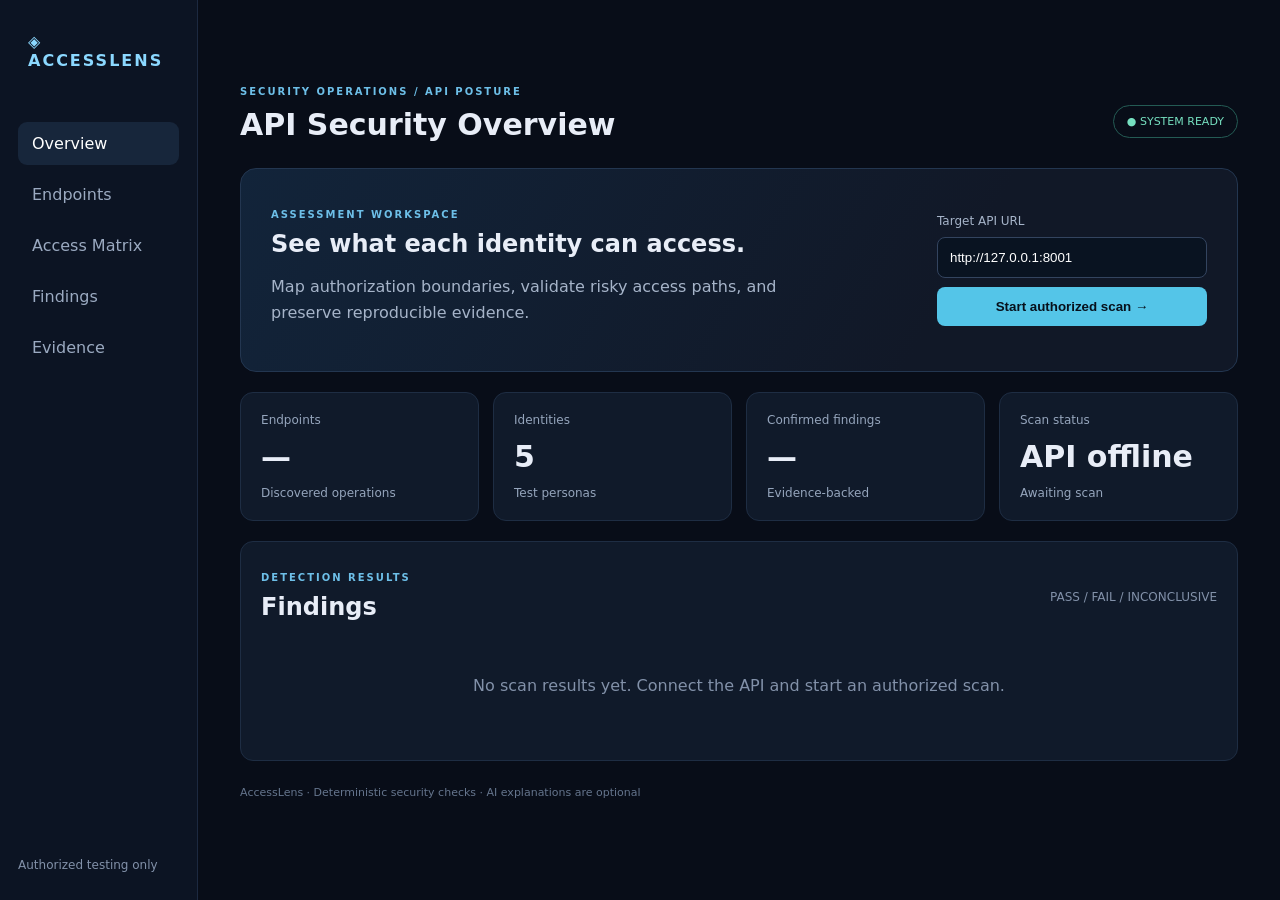
==== web/index.html @ 7a61f038 "chore: initialize AccessLens project scaffold" ====
<!doctype html>
<html lang="en">
<head>
  <meta charset="utf-8"><meta name="viewport" content="width=device-width, initial-scale=1">
  <title>AccessLens | API Security</title><link rel="stylesheet" href="css/styles.css">
</head>
<body>
<div class="app-shell">
  <aside class="sidebar"><div class="brand">◈ ACCESSLENS</div><nav><a class="active" href="#">Overview</a><a href="#endpoints">Endpoints</a><a href="#matrix">Access Matrix</a><a href="#findings">Findings</a><a href="#evidence">Evidence</a></nav><div class="sidebar-note">Authorized testing only</div></aside>
  <main class="main-content">
    <header class="topbar"><div><p class="eyebrow">SECURITY OPERATIONS / API POSTURE</p><h1>API Security Overview</h1></div><span class="status-pill">● SYSTEM READY</span></header>
    <section class="hero-card"><div><p class="eyebrow">ASSESSMENT WORKSPACE</p><h2>See what each identity can access.</h2><p>Map authorization boundaries, validate risky access paths, and preserve reproducible evidence.</p></div><div class="scan-controls"><label for="target-url">Target API URL</label><input id="target-url" value="http://127.0.0.1:8001"><button id="scan-button">Start authorized scan →</button></div></section>
    <section class="metric-grid"><article class="metric"><span>Endpoints</span><strong id="endpoint-count">—</strong><small>Discovered operations</small></article><article class="metric"><span>Identities</span><strong>5</strong><small>Test personas</small></article><article class="metric"><span>Confirmed findings</span><strong id="finding-count">—</strong><small>Evidence-backed</small></article><article class="metric"><span>Scan status</span><strong id="scan-status">Idle</strong><small>Awaiting scan</small></article></section>
    <section class="panel" id="findings"><div class="panel-heading"><div><p class="eyebrow">DETECTION RESULTS</p><h2>Findings</h2></div><span class="muted">PASS / FAIL / INCONCLUSIVE</span></div><div id="findings-list" class="empty-state">No scan results yet. Connect the API and start an authorized scan.</div></section>
    <footer>AccessLens · Deterministic security checks · AI explanations are optional</footer>
  </main>
</div><script src="js/app.js"></script>
</body></html>
---- web/css/styles.css ----
:root{font-family:Inter,ui-sans-serif,system-ui,sans-serif;color:#e8edf7;background:#080d18}*{box-sizing:border-box}body{margin:0}.app-shell{display:flex;min-height:100vh}.sidebar{width:230px;padding:28px 18px;background:#0c1423;border-right:1px solid #1c2940;display:flex;flex-direction:column}.brand{font-weight:800;letter-spacing:2px;color:#8bd8ff;margin:4px 10px 52px}.sidebar nav{display:grid;gap:8px}.sidebar nav a{padding:12px 14px;border-radius:9px;color:#9baac1;text-decoration:none}.sidebar nav a.active,.sidebar nav a:hover{background:#17263b;color:#fff}.sidebar-note{margin-top:auto;color:#8291a9;font-size:12px}.main-content{max-width:1500px;width:100%;padding:34px 42px;margin:auto}.topbar,.panel-heading{display:flex;align-items:center;justify-content:space-between;gap:20px}.eyebrow{font-size:10px;letter-spacing:2px;color:#6dbfe8;font-weight:700}h1{font-size:30px;margin:5px 0 26px}h2{margin:5px 0 10px}.status-pill{border:1px solid #245b54;color:#76e0c0;border-radius:30px;padding:9px 13px;font-size:11px}.hero-card{display:flex;justify-content:space-between;gap:30px;align-items:center;padding:30px;border:1px solid #233650;border-radius:16px;background:linear-gradient(120deg,#12243a,#111827 70%);margin-bottom:20px}.hero-card p:not(.eyebrow){max-width:570px;color:#a6b4c9;line-height:1.6}.scan-controls{min-width:270px;display:grid;gap:9px}.scan-controls label{font-size:12px;color:#a6b4c9}.scan-controls input{padding:12px;border:1px solid #33445f;border-radius:8px;background:#091321;color:#fff}.scan-controls button{padding:12px;border:0;border-radius:8px;background:#54c5e8;color:#07111c;font-weight:800;cursor:pointer}.metric-grid{display:grid;grid-template-columns:repeat(4,1fr);gap:14px;margin:20px 0}.metric,.panel{background:#101a2a;border:1px solid #1e2d43;border-radius:13px;padding:20px}.metric span,.metric small{display:block;color:#95a5bc;font-size:12px}.metric strong{display:block;font-size:30px;margin:12px 0}.panel{min-height:220px}.muted{color:#8291a9;font-size:12px}.empty-state{padding:45px 15px;text-align:center;color:#8291a9}footer{padding:25px 0;color:#65758d;font-size:11px}@media(max-width:850px){.sidebar{width:175px}.main-content{padding:24px}.hero-card{display:block}.scan-controls{margin-top:20px}.metric-grid{grid-template-columns:repeat(2,1fr)}}@media(max-width:560px){.sidebar{display:none}.main-content{padding:18px}.metric-grid{grid-template-columns:1fr 1fr}}
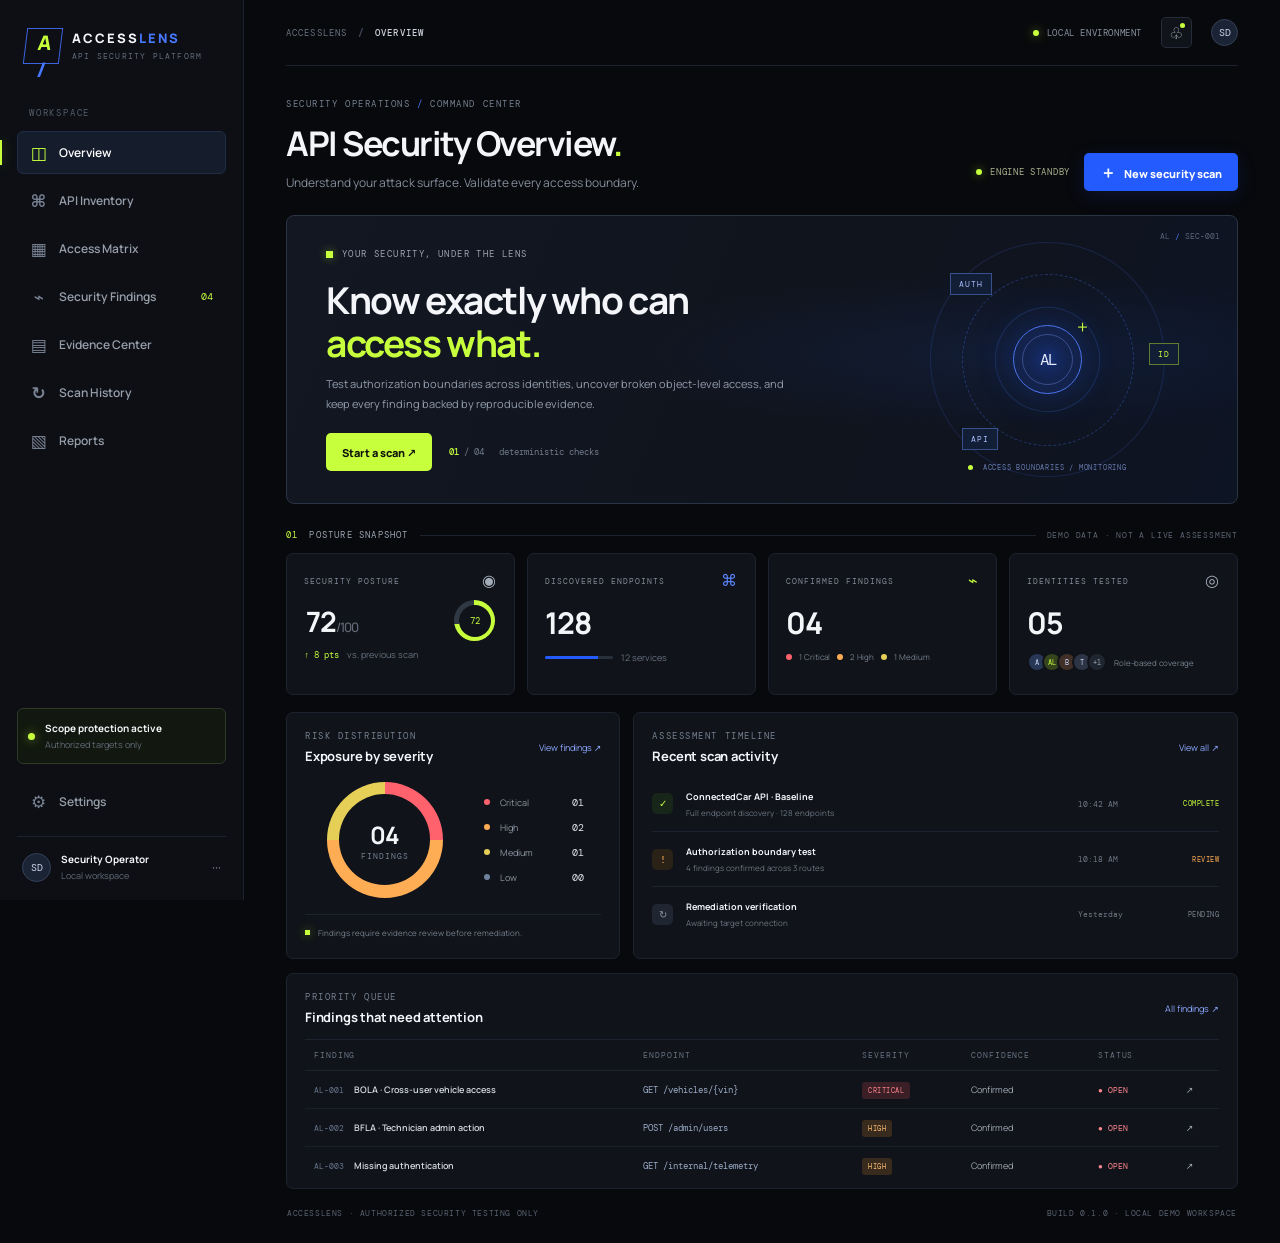
==== commit a70c4b70: "Add initial AccessLens frontend" ====
--- a/web/index.html
+++ b/web/index.html
@@ -1,18 +1,126 @@
 <!doctype html>
 <html lang="en">
 <head>
-  <meta charset="utf-8"><meta name="viewport" content="width=device-width, initial-scale=1">
-  <title>AccessLens | API Security</title><link rel="stylesheet" href="css/styles.css">
+  <meta charset="utf-8">
+  <meta name="viewport" content="width=device-width, initial-scale=1">
+  <meta name="theme-color" content="#08090c">
+  <title>AccessLens — API Security Command Center</title>
+  <link rel="preconnect" href="https://fonts.googleapis.com">
+  <link rel="preconnect" href="https://fonts.gstatic.com" crossorigin>
+  <link href="https://fonts.googleapis.com/css2?family=DM+Mono:wght@400;500&family=Manrope:wght@400;500;600;700;800&display=swap" rel="stylesheet">
+  <link rel="stylesheet" href="css/styles.css">
 </head>
 <body>
 <div class="app-shell">
-  <aside class="sidebar"><div class="brand">◈ ACCESSLENS</div><nav><a class="active" href="#">Overview</a><a href="#endpoints">Endpoints</a><a href="#matrix">Access Matrix</a><a href="#findings">Findings</a><a href="#evidence">Evidence</a></nav><div class="sidebar-note">Authorized testing only</div></aside>
+  <aside class="sidebar" id="sidebar">
+    <a class="brand" href="#overview"><span class="brand-mark">A<span>/</span></span><span class="brand-copy">ACCESS<span>LENS</span><small>API SECURITY PLATFORM</small></span></a>
+    <div class="workspace-label">WORKSPACE</div>
+    <nav class="primary-nav" aria-label="Main navigation">
+      <a class="nav-link active" href="#overview" data-view="overview"><span class="nav-icon">◫</span>Overview</a>
+      <a class="nav-link" href="#inventory" data-view="inventory"><span class="nav-icon">⌘</span>API Inventory</a>
+      <a class="nav-link" href="#matrix" data-view="matrix"><span class="nav-icon">▦</span>Access Matrix</a>
+      <a class="nav-link" href="#findings" data-view="findings"><span class="nav-icon">⌁</span>Security Findings<span class="nav-count">04</span></a>
+      <a class="nav-link" href="#evidence" data-view="evidence"><span class="nav-icon">▤</span>Evidence Center</a>
+      <a class="nav-link" href="#history" data-view="history"><span class="nav-icon">↻</span>Scan History</a>
+      <a class="nav-link" href="#reports" data-view="reports"><span class="nav-icon">▧</span>Reports</a>
+    </nav>
+    <div class="sidebar-bottom">
+      <div class="scope-card"><span class="scope-dot"></span><div><strong>Scope protection active</strong><small>Authorized targets only</small></div></div>
+      <a class="nav-link settings-link" href="#settings" data-view="settings"><span class="nav-icon">⚙</span>Settings</a>
+      <div class="user-card"><div class="avatar">SD</div><div><strong>Security Operator</strong><small>Local workspace</small></div><span class="user-menu">···</span></div>
+    </div>
+  </aside>
   <main class="main-content">
-    <header class="topbar"><div><p class="eyebrow">SECURITY OPERATIONS / API POSTURE</p><h1>API Security Overview</h1></div><span class="status-pill">● SYSTEM READY</span></header>
-    <section class="hero-card"><div><p class="eyebrow">ASSESSMENT WORKSPACE</p><h2>See what each identity can access.</h2><p>Map authorization boundaries, validate risky access paths, and preserve reproducible evidence.</p></div><div class="scan-controls"><label for="target-url">Target API URL</label><input id="target-url" value="http://127.0.0.1:8001"><button id="scan-button">Start authorized scan →</button></div></section>
-    <section class="metric-grid"><article class="metric"><span>Endpoints</span><strong id="endpoint-count">—</strong><small>Discovered operations</small></article><article class="metric"><span>Identities</span><strong>5</strong><small>Test personas</small></article><article class="metric"><span>Confirmed findings</span><strong id="finding-count">—</strong><small>Evidence-backed</small></article><article class="metric"><span>Scan status</span><strong id="scan-status">Idle</strong><small>Awaiting scan</small></article></section>
-    <section class="panel" id="findings"><div class="panel-heading"><div><p class="eyebrow">DETECTION RESULTS</p><h2>Findings</h2></div><span class="muted">PASS / FAIL / INCONCLUSIVE</span></div><div id="findings-list" class="empty-state">No scan results yet. Connect the API and start an authorized scan.</div></section>
-    <footer>AccessLens · Deterministic security checks · AI explanations are optional</footer>
+    <header class="topbar">
+      <button class="mobile-menu" id="mobile-menu" aria-label="Toggle navigation">☰</button>
+      <div class="breadcrumbs"><span>ACCESSLENS</span><b>/</b><strong id="breadcrumb-current">OVERVIEW</strong></div>
+      <div class="topbar-right"><span class="environment"><i></i> LOCAL ENVIRONMENT</span><button class="icon-button" aria-label="Notifications">♧<span></span></button><div class="top-avatar">SD</div></div>
+    </header>
+
+    <section class="view active-view" id="view-overview">
+      <div class="page-heading">
+        <div><p class="eyebrow">SECURITY OPERATIONS <span>/</span> COMMAND CENTER</p><h1>API Security Overview<span class="heading-period">.</span></h1><p class="subheading">Understand your attack surface. Validate every access boundary.</p></div>
+        <div class="heading-actions"><span class="live-badge"><i></i> ENGINE STANDBY</span><button class="button button-primary" id="open-scan"><span>＋</span> New security scan</button></div>
+      </div>
+
+      <section class="hero-banner">
+        <div class="hero-copy"><div class="hero-kicker"><span class="lime-square"></span> YOUR SECURITY, UNDER THE LENS</div><h2>Know exactly who can<br><em>access what.</em></h2><p>Test authorization boundaries across identities, uncover broken object-level access, and keep every finding backed by reproducible evidence.</p><div class="hero-actions"><button class="button button-lime" id="hero-scan">Start a scan <span>↗</span></button><span class="hero-note"><b>01</b> / 04 &nbsp; deterministic checks</span></div></div>
+        <div class="hero-visual" aria-hidden="true"><div class="orbit orbit-one"></div><div class="orbit orbit-two"></div><div class="orbit orbit-three"></div><div class="lens-core"><span class="core-cross">＋</span><div class="core-ring"></div><b>AL</b></div><div class="orbit-node node-one">AUTH</div><div class="orbit-node node-two">ID</div><div class="orbit-node node-three">API</div><div class="visual-caption"><i></i> ACCESS BOUNDARIES / MONITORING</div></div>
+        <div class="hero-index">AL <span>/</span> SEC-001</div>
+      </section>
+
+      <div class="section-label"><span>01</span> POSTURE SNAPSHOT <i></i><small>DEMO DATA · NOT A LIVE ASSESSMENT</small></div>
+      <section class="metric-grid">
+        <article class="metric-card posture-card"><div class="metric-top"><span>SECURITY POSTURE</span><span class="metric-symbol">◉</span></div><div class="posture-row"><strong>72<span>/100</span></strong><div class="posture-gauge"><div class="gauge-inner">72</div></div></div><div class="metric-foot"><span class="trend lime-text">↑ 8 pts</span><span>vs. previous scan</span></div></article>
+        <article class="metric-card"><div class="metric-top"><span>DISCOVERED ENDPOINTS</span><span class="metric-symbol blue-text">⌘</span></div><strong class="metric-number">128</strong><div class="metric-foot"><span class="metric-bar"><i style="width:78%"></i></span><span>12 services</span></div></article>
+        <article class="metric-card"><div class="metric-top"><span>CONFIRMED FINDINGS</span><span class="metric-symbol lime-text">⌁</span></div><strong class="metric-number">04</strong><div class="severity-inline"><i class="critical-dot"></i> 1 Critical <i class="high-dot"></i> 2 High <i class="medium-dot"></i> 1 Medium</div></article>
+        <article class="metric-card"><div class="metric-top"><span>IDENTITIES TESTED</span><span class="metric-symbol">◎</span></div><strong class="metric-number">05</strong><div class="identity-stack"><span>A</span><span>AL</span><span>B</span><span>T</span><span>+1</span><small>Role-based coverage</small></div></article>
+      </section>
+
+      <section class="content-grid">
+        <article class="panel exposure-panel"><div class="panel-heading"><div><p class="eyebrow">RISK DISTRIBUTION</p><h3>Exposure by severity</h3></div><button class="text-button" data-goto="findings">View findings ↗</button></div><div class="exposure-content"><div class="donut-wrap"><div class="donut-chart"><div class="donut-center"><strong>04</strong><small>FINDINGS</small></div></div></div><div class="severity-list"><div><i class="critical-dot"></i><span>Critical</span><b>01</b></div><div><i class="high-dot"></i><span>High</span><b>02</b></div><div><i class="medium-dot"></i><span>Medium</span><b>01</b></div><div><i class="low-dot"></i><span>Low</span><b>00</b></div></div></div><div class="panel-footnote"><span class="lime-square"></span> Findings require evidence review before remediation.</div></article>
+        <article class="panel activity-panel"><div class="panel-heading"><div><p class="eyebrow">ASSESSMENT TIMELINE</p><h3>Recent scan activity</h3></div><button class="text-button" data-goto="history">View all ↗</button></div><div class="activity-list"><div class="activity-item"><span class="activity-icon success">✓</span><div><strong>ConnectedCar API · Baseline</strong><small>Full endpoint discovery · 128 endpoints</small></div><time>10:42 AM</time><span class="activity-status complete">COMPLETE</span></div><div class="activity-item"><span class="activity-icon warning">!</span><div><strong>Authorization boundary test</strong><small>4 findings confirmed across 3 routes</small></div><time>10:18 AM</time><span class="activity-status review">REVIEW</span></div><div class="activity-item"><span class="activity-icon muted-icon">↻</span><div><strong>Remediation verification</strong><small>Awaiting target connection</small></div><time>Yesterday</time><span class="activity-status pending">PENDING</span></div></div></article>
+      </section>
+
+      <section class="panel findings-panel"><div class="panel-heading"><div><p class="eyebrow">PRIORITY QUEUE</p><h3>Findings that need attention</h3></div><button class="text-button" data-goto="findings">All findings ↗</button></div><div class="table-wrap"><table><thead><tr><th>FINDING</th><th>ENDPOINT</th><th>SEVERITY</th><th>CONFIDENCE</th><th>STATUS</th><th></th></tr></thead><tbody>
+        <tr><td><span class="finding-code">AL-001</span><strong>BOLA · Cross-user vehicle access</strong></td><td><code>GET /vehicles/{vin}</code></td><td><span class="severity-tag critical">CRITICAL</span></td><td>Confirmed</td><td><span class="status-text open">● OPEN</span></td><td>↗</td></tr>
+        <tr><td><span class="finding-code">AL-002</span><strong>BFLA · Technician admin action</strong></td><td><code>POST /admin/users</code></td><td><span class="severity-tag high">HIGH</span></td><td>Confirmed</td><td><span class="status-text open">● OPEN</span></td><td>↗</td></tr>
+        <tr><td><span class="finding-code">AL-003</span><strong>Missing authentication</strong></td><td><code>GET /internal/telemetry</code></td><td><span class="severity-tag high">HIGH</span></td><td>Confirmed</td><td><span class="status-text open">● OPEN</span></td><td>↗</td></tr>
+      </tbody></table></div></section>
+      <footer class="page-footer"><span>ACCESSLENS · AUTHORIZED SECURITY TESTING ONLY</span><span>BUILD 0.1.0 · LOCAL DEMO WORKSPACE</span></footer>
+    </section>
+
+    <section class="view inventory-view" id="view-inventory">
+      <div class="page-heading"><div><p class="eyebrow">SURFACE MAPPING <span>/</span> 02</p><h1>API Inventory<span class="heading-period">.</span></h1><p class="subheading">Import an API specification, map its attack surface, and inspect every operation.</p></div><div class="inventory-heading-actions"><span class="inventory-count" id="inventory-count">0 ENDPOINTS</span><button class="button button-primary" id="inventory-upload"><span>＋</span> Import OpenAPI spec</button><input type="file" id="spec-file" accept=".json,.yaml,.yml" hidden></div></div>
+      <div class="inventory-summary-grid">
+        <article class="inventory-stat"><span>DISCOVERED OPERATIONS</span><strong id="stat-endpoints">0</strong><small>From imported specification</small></article>
+        <article class="inventory-stat"><span>HTTP METHODS</span><strong id="stat-methods">0</strong><small id="stat-methods-detail">No methods mapped</small></article>
+        <article class="inventory-stat"><span>AUTHENTICATED ROUTES</span><strong id="stat-auth">0</strong><small>Declared security requirements</small></article>
+        <article class="inventory-stat"><span>SPECIFICATION</span><strong id="stat-version">—</strong><small id="stat-spec-name">No file imported</small></article>
+      </div>
+      <section class="panel inventory-import-panel"><div class="inventory-import-copy"><span class="import-icon">⇧</span><div><strong>Bring your API into focus</strong><p>Upload an OpenAPI 3.x or Swagger 2.0 JSON/YAML file. AccessLens extracts paths, methods, parameters and declared security requirements locally in your browser.</p></div></div><div class="import-meta"><span>OPENAPI JSON</span><span>YAML</span><span>SWAGGER 2.0</span><span>LOCAL PARSING</span></div><p class="inventory-feedback" id="inventory-feedback" role="status" aria-live="polite">No specification loaded. Import a file to populate the inventory.</p></section>
+      <section class="panel inventory-table-panel"><div class="panel-heading inventory-table-heading"><div><p class="eyebrow">ATTACK SURFACE / ROUTE CATALOG</p><h3>Discovered endpoints</h3></div><span class="table-result-count" id="table-result-count">0 results</span></div>
+        <div class="inventory-toolbar"><label class="inventory-search"><span>⌕</span><input id="endpoint-search" type="search" placeholder="Search path, summary or operation ID…" autocomplete="off"></label><select id="method-filter" aria-label="Filter by HTTP method"><option value="ALL">All methods</option><option>GET</option><option>POST</option><option>PUT</option><option>PATCH</option><option>DELETE</option><option>OPTIONS</option><option>HEAD</option></select><select id="auth-filter" aria-label="Filter by authentication"><option value="ALL">Any auth state</option><option value="AUTH">Security declared</option><option value="OPEN">No security declared</option></select></div>
+        <div class="table-wrap inventory-table-wrap"><table class="inventory-table"><thead><tr><th>METHOD</th><th>ENDPOINT / OPERATION</th><th>AUTH DECLARATION</th><th>PARAMETERS</th><th>OPERATION ID</th><th></th></tr></thead><tbody id="endpoint-table-body"><tr class="inventory-empty"><td colspan="6"><div class="empty-state"><span>⌘</span><strong>Waiting for an API specification</strong><small>Import an OpenAPI or Swagger file to discover endpoints.</small></div></td></tr></tbody></table></div>
+        <div class="inventory-table-footer"><span id="inventory-footer-note">Endpoint inventory is empty.</span><button class="text-button" id="clear-inventory" type="button">Clear inventory</button></div>
+      </section><footer class="page-footer"><span>ACCESSLENS · AUTHORIZED SECURITY TESTING ONLY</span><span>SPECIFICATION PARSING · LOCAL BROWSER</span></footer>
+    </section>
+    <section class="view matrix-view" id="view-matrix">
+      <div class="page-heading"><div><p class="eyebrow">AUTHORIZATION MODEL <span>/</span> 03</p><h1>Access Matrix<span class="heading-period">.</span></h1><p class="subheading">Map expected permissions across identities and API operations.</p></div><div class="matrix-heading-actions"><span class="policy-badge"><i></i> POLICY PREVIEW</span><button class="button button-primary" id="matrix-run-checks">Run authorization checks ↗</button></div></div>
+      <div class="matrix-notice"><span>ⓘ</span><p><strong>Expected policy view · demonstration configuration</strong><small>This matrix shows illustrative access rules for the ConnectedCar demo. No live authorization requests have been executed. Observed results remain INCONCLUSIVE until the security engine runs.</small></p></div>
+      <div class="identity-grid">
+        <article class="identity-card"><span class="identity-avatar anonymous">?</span><div><strong>Anonymous</strong><small>Unauthenticated visitor</small></div><span class="identity-kind">PUBLIC</span></article>
+        <article class="identity-card"><span class="identity-avatar alice">A</span><div><strong>Alice</strong><small>Standard user · owns CAR-A</small></div><span class="identity-kind">USER</span></article>
+        <article class="identity-card"><span class="identity-avatar bob">B</span><div><strong>Bob</strong><small>Standard user · owns CAR-B</small></div><span class="identity-kind">USER</span></article>
+        <article class="identity-card"><span class="identity-avatar tech">T</span><div><strong>Technician</strong><small>Maintenance role</small></div><span class="identity-kind">STAFF</span></article>
+        <article class="identity-card"><span class="identity-avatar admin">A</span><div><strong>Admin</strong><small>Administrative role</small></div><span class="identity-kind">PRIVILEGED</span></article>
+      </div>
+      <div class="matrix-stats">
+        <article class="matrix-stat"><span>IDENTITIES</span><strong>05</strong><small>Configured demo profiles</small></article>
+        <article class="matrix-stat"><span>OPERATIONS</span><strong>05</strong><small>Illustrative API routes</small></article>
+        <article class="matrix-stat"><span>POLICY CELLS</span><strong>25</strong><small>Expected access decisions</small></article>
+        <article class="matrix-stat"><span>OBSERVED VERDICTS</span><strong>00</strong><small>Runtime checks not executed</small></article>
+      </div>
+      <section class="panel matrix-panel">
+        <div class="panel-heading"><div><p class="eyebrow">IDENTITY × OPERATION</p><h3>Authorization policy matrix</h3></div><span class="matrix-legend"><i class="legend-allow"></i> Allowed <i class="legend-own"></i> Own resource <i class="legend-deny"></i> Denied</span></div>
+        <div class="matrix-toolbar"><label class="matrix-search"><span>⌕</span><input id="matrix-search" type="search" placeholder="Search endpoint or operation…" autocomplete="off"></label><select id="matrix-category" aria-label="Filter endpoint category"><option value="ALL">All categories</option><option value="VEHICLE">Vehicle</option><option value="ADMIN">Administration</option></select><select id="matrix-role" aria-label="Filter identity column"><option value="ALL">All identities</option><option value="anonymous">Anonymous</option><option value="alice">Alice</option><option value="bob">Bob</option><option value="technician">Technician</option><option value="admin">Admin</option></select></div>
+        <div class="table-wrap matrix-table-wrap"><table class="matrix-table"><thead><tr><th>API OPERATION</th><th><span class="matrix-col-avatar anonymous">?</span> ANONYMOUS</th><th><span class="matrix-col-avatar alice">A</span> ALICE</th><th><span class="matrix-col-avatar bob">B</span> BOB</th><th><span class="matrix-col-avatar tech">T</span> TECHNICIAN</th><th><span class="matrix-col-avatar admin">A</span> ADMIN</th></tr></thead><tbody id="matrix-table-body"></tbody></table></div>
+        <div class="matrix-footer"><span id="matrix-row-count">5 policy rows · 25 expected decisions</span><span>CLICK ANY CELL TO INSPECT POLICY</span></div>
+      </section>
+      <section class="panel matrix-explainer"><div><p class="eyebrow">HOW TO READ THIS MATRIX</p><h3>Policy is not proof of runtime behaviour.</h3><p><b>Allowed</b> means the configured policy expects access. <b>Own only</b> means access is conditional on resource ownership or an authorized maintenance relationship. <b>Denied</b> means the identity should not access that operation. Actual results must be measured by the test engine; untested combinations stay inconclusive.</p></div><div class="matrix-verdict-card"><span>RUNTIME VERDICT</span><strong>INCONCLUSIVE</strong><small>Awaiting security engine integration</small></div></section>
+      <footer class="page-footer"><span>ACCESSLENS · AUTHORIZED SECURITY TESTING ONLY</span><span>POLICY MODEL · DEMO CONFIGURATION</span></footer>
+    </section>
+    <section class="view placeholder-view" id="view-findings"><div class="page-heading"><div><p class="eyebrow">DETECTION / 04</p><h1>Security Findings<span class="heading-period">.</span></h1><p class="subheading">Evidence-backed authorization and exposure issues.</p></div><span class="section-counter">03 / 07</span></div><div class="panel placeholder-panel"><div class="placeholder-symbol">⌁</div><h2>Finding explorer</h2><p>Confirmed results, confidence, severity, affected routes, and remediation status will be surfaced here.</p></div></section>
+    <section class="view placeholder-view" id="view-evidence"><div class="page-heading"><div><p class="eyebrow">TRACEABILITY / 05</p><h1>Evidence Center<span class="heading-period">.</span></h1><p class="subheading">Reproducible request and response records for every verdict.</p></div><span class="section-counter">04 / 07</span></div><div class="panel placeholder-panel"><div class="placeholder-symbol">▤</div><h2>Evidence ledger</h2><p>Redacted HTTP exchanges, timestamps, identity context, and SHA-256 integrity hashes will be available here.</p></div></section>
+    <section class="view placeholder-view" id="view-history"><div class="page-heading"><div><p class="eyebrow">CONTINUOUS VALIDATION / 06</p><h1>Scan History<span class="heading-period">.</span></h1><p class="subheading">Track assessments and verify fixes with repeatable scans.</p></div><span class="section-counter">05 / 07</span></div><div class="panel placeholder-panel"><div class="placeholder-symbol">↻</div><h2>Assessment history</h2><p>Completed scans, target scope, result deltas, and remediation verification will be listed here.</p></div></section>
+    <section class="view placeholder-view" id="view-reports"><div class="page-heading"><div><p class="eyebrow">EXPORTS / 07</p><h1>Reports<span class="heading-period">.</span></h1><p class="subheading">Shareable, auditable security assessment summaries.</p></div><span class="section-counter">06 / 07</span></div><div class="panel placeholder-panel"><div class="placeholder-symbol">▧</div><h2>Assessment reports</h2><p>Exportable report formats will be generated from verified scan evidence.</p></div></section>
+    <section class="view placeholder-view" id="view-settings"><div class="page-heading"><div><p class="eyebrow">CONFIGURATION / 08</p><h1>Settings<span class="heading-period">.</span></h1><p class="subheading">Configure local scan behaviour and authorized target scope.</p></div></div><div class="panel placeholder-panel"><div class="placeholder-symbol">⚙</div><h2>Workspace settings</h2><p>Target allowlists, scan limits, evidence retention, and report preferences will be configured here.</p></div></section>
   </main>
-</div><script src="js/app.js"></script>
-</body></html>
+</div>
+
+<div class="modal-backdrop" id="policy-modal" aria-hidden="true"><section class="scan-modal policy-modal" role="dialog" aria-modal="true" aria-labelledby="policy-modal-title"><button class="modal-close" id="close-policy" aria-label="Close">×</button><p class="eyebrow">ACCESS POLICY / CELL INSPECTION</p><h2 id="policy-modal-title">Policy detail<span class="heading-period">.</span></h2><div id="policy-detail-content" class="endpoint-detail-content"></div><div class="modal-actions"><button class="button button-quiet" id="close-policy-footer">Close</button></div></section></div>
+<div class="modal-backdrop" id="endpoint-modal" aria-hidden="true"><section class="scan-modal endpoint-modal" role="dialog" aria-modal="true" aria-labelledby="endpoint-modal-title"><button class="modal-close" id="close-endpoint" aria-label="Close">×</button><p class="eyebrow">ENDPOINT DETAILS / INVENTORY</p><h2 id="endpoint-modal-title">Endpoint details<span class="heading-period">.</span></h2><div id="endpoint-detail-content" class="endpoint-detail-content"></div><div class="modal-actions"><button class="button button-quiet" id="close-endpoint-footer">Close</button></div></section></div>
+<div class="modal-backdrop" id="scan-modal" aria-hidden="true"><section class="scan-modal" role="dialog" aria-modal="true" aria-labelledby="modal-title"><button class="modal-close" id="close-scan" aria-label="Close">×</button><p class="eyebrow">NEW ASSESSMENT / SCOPE FIRST</p><h2 id="modal-title">Configure a security scan<span class="heading-period">.</span></h2><p class="modal-description">Only scan APIs you own or are explicitly authorized to test. The local scope guard will enforce target boundaries.</p><label for="target-url">TARGET API BASE URL</label><input id="target-url" type="url" value="http://127.0.0.1:8001" placeholder="http://127.0.0.1:8001"><div class="scope-notice"><span>◆</span><p><strong>Scope protection enabled</strong><small>Requests outside the configured authorized host will be blocked.</small></p></div><div class="modal-actions"><button class="button button-quiet" id="cancel-scan">Cancel</button><button class="button button-primary" id="scan-button">Validate scope & start ↗</button></div><p class="scan-feedback" id="scan-feedback" aria-live="polite"></p></section></div>
+<script src="js/app.js"></script>
+</body>
+</html>
--- a/web/css/styles.css
+++ b/web/css/styles.css
@@ -1 +1,22 @@
-:root{font-family:Inter,ui-sans-serif,system-ui,sans-serif;color:#e8edf7;background:#080d18}*{box-sizing:border-box}body{margin:0}.app-shell{display:flex;min-height:100vh}.sidebar{width:230px;padding:28px 18px;background:#0c1423;border-right:1px solid #1c2940;display:flex;flex-direction:column}.brand{font-weight:800;letter-spacing:2px;color:#8bd8ff;margin:4px 10px 52px}.sidebar nav{display:grid;gap:8px}.sidebar nav a{padding:12px 14px;border-radius:9px;color:#9baac1;text-decoration:none}.sidebar nav a.active,.sidebar nav a:hover{background:#17263b;color:#fff}.sidebar-note{margin-top:auto;color:#8291a9;font-size:12px}.main-content{max-width:1500px;width:100%;padding:34px 42px;margin:auto}.topbar,.panel-heading{display:flex;align-items:center;justify-content:space-between;gap:20px}.eyebrow{font-size:10px;letter-spacing:2px;color:#6dbfe8;font-weight:700}h1{font-size:30px;margin:5px 0 26px}h2{margin:5px 0 10px}.status-pill{border:1px solid #245b54;color:#76e0c0;border-radius:30px;padding:9px 13px;font-size:11px}.hero-card{display:flex;justify-content:space-between;gap:30px;align-items:center;padding:30px;border:1px solid #233650;border-radius:16px;background:linear-gradient(120deg,#12243a,#111827 70%);margin-bottom:20px}.hero-card p:not(.eyebrow){max-width:570px;color:#a6b4c9;line-height:1.6}.scan-controls{min-width:270px;display:grid;gap:9px}.scan-controls label{font-size:12px;color:#a6b4c9}.scan-controls input{padding:12px;border:1px solid #33445f;border-radius:8px;background:#091321;color:#fff}.scan-controls button{padding:12px;border:0;border-radius:8px;background:#54c5e8;color:#07111c;font-weight:800;cursor:pointer}.metric-grid{display:grid;grid-template-columns:repeat(4,1fr);gap:14px;margin:20px 0}.metric,.panel{background:#101a2a;border:1px solid #1e2d43;border-radius:13px;padding:20px}.metric span,.metric small{display:block;color:#95a5bc;font-size:12px}.metric strong{display:block;font-size:30px;margin:12px 0}.panel{min-height:220px}.muted{color:#8291a9;font-size:12px}.empty-state{padding:45px 15px;text-align:center;color:#8291a9}footer{padding:25px 0;color:#65758d;font-size:11px}@media(max-width:850px){.sidebar{width:175px}.main-content{padding:24px}.hero-card{display:block}.scan-controls{margin-top:20px}.metric-grid{grid-template-columns:repeat(2,1fr)}}@media(max-width:560px){.sidebar{display:none}.main-content{padding:18px}.metric-grid{grid-template-columns:1fr 1fr}}
+:root{--midnight:#08090c;--surface:#101319;--line:#262d39;--line-soft:#1d232e;--cobalt:#245bff;--lime:#c7ff3d;--white:#f3f5f8;--muted:#858d9b;--critical:#ff626d;--high:#ffad55;--medium:#e6cf57;--font:'Manrope',Inter,ui-sans-serif,system-ui,sans-serif;--mono:'DM Mono',ui-monospace,monospace}
+*{box-sizing:border-box}html{scroll-behavior:smooth}body{margin:0;background:var(--midnight);color:var(--white);font-family:var(--font);font-size:13px}button,input{font:inherit}button{cursor:pointer}.sidebar{position:fixed;inset:0 auto 0 0;width:244px;padding:27px 17px 18px;background:#0d0f14;border-right:1px solid var(--line-soft);display:flex;flex-direction:column;z-index:20}.brand{display:flex;align-items:center;gap:11px;margin:1px 8px 43px;color:var(--white);text-decoration:none}.brand-mark{width:36px;height:36px;display:grid;place-items:center;border:1px solid #3c64df;color:var(--lime);font-weight:800;font-size:20px;letter-spacing:-3px;transform:skew(-7deg)}.brand-mark span{color:#4778ff}.brand-copy{font-size:13px;font-weight:800;letter-spacing:2px;line-height:1.1}.brand-copy>span{color:#4778ff}.brand-copy small{display:block;color:#626b79;font:8px var(--mono);letter-spacing:1.2px;margin-top:6px}.workspace-label{padding:0 12px;margin-bottom:12px;color:#545d6b;font:9px var(--mono);letter-spacing:1.8px}.primary-nav{display:grid;gap:5px}.nav-link{position:relative;display:flex;align-items:center;gap:12px;min-height:43px;padding:0 12px;border:1px solid transparent;border-radius:6px;color:#969eaa;text-decoration:none;font-weight:600;font-size:12px;transition:.18s}.nav-link:hover{color:var(--white);background:#151a23}.nav-link.active{color:#fff;background:#151d2c;border-color:#202d46}.nav-link.active:before{content:"";position:absolute;left:-18px;top:8px;bottom:8px;width:2px;background:var(--lime);box-shadow:0 0 12px #c7ff3d66}.nav-icon{width:17px;text-align:center;color:#798394;font-size:17px}.nav-link.active .nav-icon{color:var(--lime)}.nav-count{margin-left:auto;color:var(--lime);font:10px var(--mono)}.sidebar-bottom{margin-top:auto}.scope-card{display:flex;align-items:center;gap:10px;padding:12px 10px;margin-bottom:16px;border:1px solid #2e3a28;background:#12180f;border-radius:6px}.scope-dot,.environment i,.live-badge i{width:7px;height:7px;display:inline-block;border-radius:50%;background:var(--lime);box-shadow:0 0 10px #c7ff3d80}.scope-card strong,.scope-card small,.user-card strong,.user-card small{display:block}.scope-card strong{font-size:10px}.scope-card small,.user-card small{margin-top:3px;color:#626b79;font-size:9px}.settings-link{margin-bottom:13px}.user-card{display:flex;align-items:center;gap:10px;padding:15px 5px 0;border-top:1px solid var(--line-soft)}.avatar,.top-avatar{width:29px;height:29px;display:grid;place-items:center;border:1px solid #35415a;background:#1b2434;color:#cbd5ed;border-radius:50%;font:10px var(--mono)}.user-card strong{font-size:10px}.user-menu{margin-left:auto;color:var(--muted)}
+.main-content{margin-left:244px;min-height:100vh;padding:0 42px;max-width:1700px}.topbar{height:66px;display:flex;align-items:center;justify-content:space-between;border-bottom:1px solid var(--line-soft)}.breadcrumbs{display:flex;align-items:center;gap:11px;color:#687181;font:9px var(--mono);letter-spacing:1.1px}.breadcrumbs b{color:#3d4654}.breadcrumbs strong{color:#cbd0d9;font-weight:500}.topbar-right{display:flex;align-items:center;gap:19px}.environment{display:flex;align-items:center;gap:8px;color:#8992a0;font:9px var(--mono);letter-spacing:.6px}.environment i{width:6px;height:6px}.icon-button{position:relative;width:31px;height:31px;border:1px solid var(--line);border-radius:5px;color:#b2bac6;background:var(--surface);font-size:16px}.icon-button span{position:absolute;right:6px;top:5px;width:5px;height:5px;border-radius:50%;background:var(--lime)}.top-avatar{width:27px;height:27px}.mobile-menu{display:none;background:none;border:0;color:var(--white);font-size:20px}
+.view{display:none;padding:32px 0 0}.active-view{display:block}.page-heading{display:flex;align-items:flex-end;justify-content:space-between;gap:20px;margin-bottom:24px}.eyebrow{margin:0 0 10px;color:#758090;font:9px var(--mono);letter-spacing:1.55px}.eyebrow span{color:#4778ff}h1{margin:0;font-size:clamp(25px,3vw,34px);letter-spacing:-1.5px;font-weight:700}.heading-period{color:var(--lime)}.subheading{margin:8px 0 0;color:#848d9b;font-size:12px}.heading-actions{display:flex;align-items:center;gap:14px}.live-badge{display:flex;align-items:center;gap:8px;color:#a8b18e;font:9px var(--mono);letter-spacing:.7px}.live-badge i{width:6px;height:6px}.button{min-height:38px;padding:0 15px;border-radius:5px;border:1px solid transparent;font-size:11px;font-weight:800;transition:transform .15s,filter .15s}.button:hover{filter:brightness(1.12);transform:translateY(-1px)}.button-primary{background:var(--cobalt);color:white;box-shadow:0 5px 20px #245bff25}.button-primary span{font-size:16px;margin-right:6px}.button-lime{background:var(--lime);color:#10140b}.button-quiet{background:transparent;border-color:var(--line);color:#c4cad3}
+.hero-banner{position:relative;overflow:hidden;min-height:258px;display:flex;align-items:center;padding:32px 39px;margin-bottom:25px;border:1px solid #2b3444;border-radius:8px;background:radial-gradient(ellipse at 76% 48%,#193a8b32 0,transparent 38%),linear-gradient(112deg,#121722 0%,#10141d 58%,#0d1423 100%)}.hero-copy{position:relative;z-index:2;max-width:510px}.hero-kicker{display:flex;align-items:center;gap:9px;color:#9ba5b3;font:9px var(--mono);letter-spacing:1.4px}.lime-square{width:7px;height:7px;display:inline-block;background:var(--lime);box-shadow:0 0 10px #c7ff3d77}.hero-copy h2{margin:19px 0 9px;font-size:clamp(24px,3vw,37px);line-height:1.16;letter-spacing:-1.4px}.hero-copy h2 em{font-style:normal;color:var(--lime)}.hero-copy>p{max-width:470px;margin:0;color:#929cab;font-size:11px;line-height:1.8}.hero-actions{display:flex;align-items:center;gap:17px;margin-top:20px}.hero-note{color:#707b8a;font:9px var(--mono)}.hero-note b{color:var(--lime);font-weight:500}.hero-visual{position:absolute;right:6%;top:50%;width:265px;height:220px;transform:translateY(-50%);display:grid;place-items:center}.orbit{position:absolute;border:1px solid #2e58ae55;border-radius:50%;transform:rotate(-22deg)}.orbit-one{width:105px;height:105px}.orbit-two{width:172px;height:172px;border-style:dashed;border-color:#4778ff55}.orbit-three{width:235px;height:235px;border-color:#4778ff2b}.lens-core{position:relative;width:69px;height:69px;display:grid;place-items:center;border-radius:50%;border:1px solid #4b77f4;background:radial-gradient(circle,#245bff55,#111a2e 70%);box-shadow:0 0 35px #245bff40,inset 0 0 22px #245bff44}.lens-core b{font:16px var(--mono);color:#e8edff;letter-spacing:-2px}.core-ring{position:absolute;inset:8px;border:1px solid #7794ef66;border-radius:50%}.core-cross{position:absolute;top:-12px;right:-10px;color:var(--lime);font-size:17px}.orbit-node{position:absolute;padding:5px 8px;border:1px solid #37518c;background:#121e35;color:#a9bcff;font:8px var(--mono);letter-spacing:1px}.node-one{top:23px;left:35px}.node-two{right:1px;top:93px;color:var(--lime);border-color:#617c31}.node-three{bottom:20px;left:47px}.visual-caption{position:absolute;bottom:-2px;color:#687baf;font:7px var(--mono);letter-spacing:.8px}.visual-caption i{display:inline-block;width:5px;height:5px;margin-right:5px;background:var(--lime);border-radius:50%}.hero-index{position:absolute;right:17px;top:15px;color:#596579;font:8px var(--mono)}.hero-index span{color:#4778ff}
+.section-label{display:flex;align-items:center;gap:11px;margin:0 0 12px;color:#9ca5b2;font:9px var(--mono);letter-spacing:1.2px}.section-label>span{color:var(--lime)}.section-label>i{height:1px;flex:1;background:var(--line-soft)}.section-label small{color:#5b6573;font-size:8px;letter-spacing:.8px}.metric-grid{display:grid;grid-template-columns:repeat(4,minmax(0,1fr));gap:12px;margin-bottom:17px}.metric-card,.panel{background:var(--surface);border:1px solid var(--line-soft);border-radius:7px}.metric-card{min-height:142px;padding:16px 17px}.metric-top{display:flex;align-items:center;justify-content:space-between;color:#828c9a;font:8px var(--mono);letter-spacing:1px}.metric-symbol{color:#a3acb9;font-size:16px}.metric-number{display:block;margin:17px 0 13px;font-size:30px;line-height:1;font-weight:700;letter-spacing:-1.2px}.posture-row{display:flex;align-items:center;justify-content:space-between;margin:9px 2px 7px}.posture-row>strong{font-size:28px;letter-spacing:-1px}.posture-row>strong span{color:#626c7a;font-size:13px;font-weight:500}.posture-gauge{width:41px;height:41px;display:grid;place-items:center;border-radius:50%;background:conic-gradient(var(--lime) 0 72%,#303943 72% 100%)}.gauge-inner{width:32px;height:32px;display:grid;place-items:center;border-radius:50%;background:var(--surface);font:9px var(--mono);color:var(--lime)}.metric-foot{display:flex;align-items:center;gap:8px;color:#67717f;font-size:9px}.lime-text{color:var(--lime)}.blue-text{color:#5b86ff}.trend{font:9px var(--mono)}.metric-bar{height:3px;width:68px;overflow:hidden;background:#27303b;border-radius:5px}.metric-bar i{height:100%;display:block;background:var(--cobalt)}.severity-inline{display:flex;align-items:center;gap:7px;color:#77818f;font-size:8px;white-space:nowrap}.critical-dot,.high-dot,.medium-dot,.low-dot{width:6px;height:6px;display:inline-block;border-radius:50%;flex:0 0 auto}.critical-dot{background:var(--critical)}.high-dot{background:var(--high)}.medium-dot{background:var(--medium)}.low-dot{background:#6e829e}.identity-stack{display:flex;align-items:center;padding-top:1px}.identity-stack>span{width:20px;height:20px;display:grid;place-items:center;margin-right:-5px;border:2px solid var(--surface);border-radius:50%;background:#273756;color:#c9d7fb;font:7px var(--mono)}.identity-stack>span:nth-child(2){background:#35441d;color:var(--lime)}.identity-stack>span:nth-child(3){background:#413027}.identity-stack>span:nth-child(4){background:#2c3445}.identity-stack>span:nth-child(5){background:#202630;color:#9aa3b3}.identity-stack small{margin-left:12px;color:#77818f;font-size:8px}
+.content-grid{display:grid;grid-template-columns:minmax(270px,.83fr) minmax(0,1.5fr);gap:13px;margin-bottom:14px}.panel{padding:17px 18px}.panel-heading{display:flex;align-items:center;justify-content:space-between;gap:10px}.panel-heading .eyebrow{margin-bottom:5px}.panel-heading h3{margin:0;font-size:13px;font-weight:700;letter-spacing:-.2px}.text-button{padding:5px 0;border:0;background:none;color:#8ca8ff;font-size:9px}.exposure-content{display:flex;align-items:center;justify-content:center;gap:37px;min-height:149px}.donut-wrap{width:125px;height:125px;display:grid;place-items:center}.donut-chart{width:116px;height:116px;display:grid;place-items:center;border-radius:50%;background:conic-gradient(var(--critical) 0 25%,var(--high) 25% 75%,var(--medium) 75% 100%)}.donut-center{width:91px;height:91px;display:flex;flex-direction:column;align-items:center;justify-content:center;border-radius:50%;background:var(--surface)}.donut-center strong{font-size:24px;letter-spacing:-1px}.donut-center small{color:#758090;font:8px var(--mono);letter-spacing:1px}.severity-list{min-width:100px;display:grid;gap:12px}.severity-list>div{display:grid;grid-template-columns:8px 1fr auto;align-items:center;gap:8px;color:#8f98a5;font-size:9px}.severity-list b{color:#e1e5eb;font:10px var(--mono)}.panel-footnote{display:flex;align-items:center;gap:8px;padding-top:12px;border-top:1px solid var(--line-soft);color:#77818e;font-size:8px}.panel-footnote .lime-square{width:5px;height:5px}.activity-list{margin-top:11px}.activity-item{min-height:55px;display:grid;grid-template-columns:25px minmax(150px,1fr) 64px 68px;align-items:center;gap:9px;border-top:1px solid var(--line-soft)}.activity-item:first-child{border-top:0}.activity-icon{width:21px;height:21px;display:grid;place-items:center;border-radius:5px;font:10px var(--mono)}.activity-icon.success{background:#172619;color:var(--lime)}.activity-icon.warning{background:#2a2117;color:var(--high)}.activity-icon.muted-icon{background:#202631;color:#8a96a7}.activity-item strong{display:block;font-size:9px;font-weight:700}.activity-item small{display:block;margin-top:4px;color:#6c7684;font-size:8px}.activity-item time{color:#6f7987;font:8px var(--mono)}.activity-status{font:7px var(--mono);letter-spacing:.5px;text-align:right}.complete{color:var(--lime)}.review{color:var(--high)}.pending{color:#77818f}.findings-panel{padding-bottom:4px}.table-wrap{overflow-x:auto;margin-top:13px}table{width:100%;border-collapse:collapse;text-align:left;white-space:nowrap}th{padding:10px 9px;border-top:1px solid var(--line-soft);border-bottom:1px solid var(--line-soft);color:#687382;font:8px var(--mono);letter-spacing:.9px}td{padding:12px 9px;border-bottom:1px solid #1a2029;color:#a1aab6;font-size:9px}tbody tr:last-child td{border-bottom:0}td:first-child strong{margin-left:10px;color:#d5d9e0;font-size:9px;font-weight:600}.finding-code{color:#67778e;font:8px var(--mono)}td code{color:#9aabc6;font:9px var(--mono)}.severity-tag{padding:4px 6px;border-radius:3px;font:7px var(--mono);letter-spacing:.5px}.severity-tag.critical{background:#3a1f27;color:#ff838b}.severity-tag.high{background:#382a1c;color:#ffbd75}.status-text{font:8px var(--mono)}.status-text.open{color:#ff8790}.page-footer{display:flex;justify-content:space-between;padding:19px 1px 25px;color:#586271;font:8px var(--mono);letter-spacing:.6px}
+.placeholder-view{min-height:calc(100vh - 90px)}.section-counter{color:#758090;font:9px var(--mono);letter-spacing:1px}.placeholder-panel{min-height:330px;display:flex;flex-direction:column;align-items:center;justify-content:center;text-align:center;padding:35px}.placeholder-symbol{width:53px;height:53px;display:grid;place-items:center;border:1px solid #2b457f;background:#122043;color:#4778ff;font-size:24px;border-radius:10px}.placeholder-panel h2{margin:22px 0 8px;font-size:18px}.placeholder-panel p{max-width:450px;color:#8993a1;font-size:11px;line-height:1.8}.placeholder-panel .button{margin-top:13px}
+.modal-backdrop{position:fixed;inset:0;z-index:50;display:none;place-items:center;padding:20px;background:#030407c9;backdrop-filter:blur(8px)}.modal-backdrop.open{display:grid}.scan-modal{position:relative;width:min(100%,470px);padding:29px;border:1px solid #36435c;border-radius:9px;background:#11151d;box-shadow:0 25px 90px #000a}.modal-close{position:absolute;top:13px;right:15px;border:0;background:none;color:#8b95a4;font-size:24px}.scan-modal h2{margin:0;font-size:23px;letter-spacing:-.8px}.modal-description{color:#8c96a4;font-size:10px;line-height:1.8}.scan-modal label{display:block;margin:22px 0 8px;color:#808b9c;font:8px var(--mono);letter-spacing:1px}.scan-modal input{width:100%;height:42px;padding:0 12px;border:1px solid #364154;border-radius:5px;outline:none;background:#090c12;color:#f2f4f7;font:11px var(--mono)}.scan-modal input:focus{border-color:var(--cobalt)}.scope-notice{display:flex;gap:11px;align-items:center;margin-top:13px;padding:11px;border:1px solid #39472c;border-radius:5px;background:#151b11;color:var(--lime)}.scope-notice p{margin:0}.scope-notice strong,.scope-notice small{display:block}.scope-notice strong{font-size:9px}.scope-notice small{margin-top:4px;color:#89927e;font-size:8px}.modal-actions{display:flex;justify-content:flex-end;gap:9px;margin-top:20px}.scan-feedback{min-height:15px;margin:12px 0 0;color:var(--lime);font-size:9px}
+@media(min-width:1500px){.hero-banner{min-height:275px}.metric-card{min-height:150px}}
+@media(max-width:1100px){.main-content{padding:0 25px}.sidebar{width:220px}.main-content{margin-left:220px}.metric-grid{grid-template-columns:repeat(2,minmax(0,1fr))}.hero-visual{right:1%}.hero-copy{max-width:57%}.content-grid{grid-template-columns:1fr}}
+@media(max-width:720px){.sidebar{transform:translateX(-100%);transition:transform .2s;width:255px;box-shadow:20px 0 50px #0008}.sidebar.mobile-open{transform:translateX(0)}.main-content{margin-left:0;padding:0 17px}.mobile-menu{display:block;margin-right:12px}.topbar{justify-content:flex-start}.breadcrumbs{flex:1}.topbar-right{gap:10px}.environment{font-size:7px}.page-heading{align-items:flex-start;flex-direction:column}.heading-actions{width:100%;justify-content:space-between}.hero-banner{padding:27px 23px;min-height:290px}.hero-copy{max-width:100%}.hero-copy>p{max-width:85%}.hero-visual{right:-75px;top:65%;opacity:.22;transform:translateY(-50%) scale(.8)}.metric-grid{gap:9px}.metric-card{padding:13px;min-height:130px}.exposure-content{gap:20px}.activity-item{grid-template-columns:25px minmax(100px,1fr) 58px}.activity-status{display:none}.page-footer{gap:10px;flex-direction:column}.section-label small{display:none}}
+@media(max-width:420px){.metric-grid{grid-template-columns:1fr 1fr}.metric-top{font-size:7px}.severity-inline{gap:4px;font-size:7px}.metric-number{font-size:26px}.hero-copy h2{font-size:27px}.hero-copy>p{max-width:100%}.topbar-right{gap:7px}.icon-button{display:none}.panel{padding:14px 12px}.activity-item time{font-size:7px}}
+
+/* API INVENTORY */
+.inventory-heading-actions{display:flex;align-items:center;gap:13px}.inventory-count,.table-result-count{color:#7f8ba0;font:9px var(--mono);letter-spacing:.8px}.inventory-summary-grid{display:grid;grid-template-columns:repeat(4,minmax(0,1fr));gap:12px;margin-bottom:14px}.inventory-stat{padding:15px 17px;border:1px solid var(--line-soft);border-radius:7px;background:linear-gradient(145deg,#111722,#101319)}.inventory-stat>span{display:block;color:#7e8999;font:8px var(--mono);letter-spacing:.9px}.inventory-stat strong{display:block;margin:12px 0 4px;font-size:25px;letter-spacing:-1px}.inventory-stat small{color:#697586;font-size:9px}.inventory-import-panel{margin-bottom:14px;padding:18px 20px}.inventory-import-copy{display:flex;align-items:center;gap:14px}.import-icon{width:39px;height:39px;display:grid;place-items:center;border:1px solid #29417c;border-radius:7px;background:#111e39;color:#7fa0ff;font-size:22px}.inventory-import-copy strong{font-size:12px}.inventory-import-copy p{max-width:750px;margin:5px 0 0;color:#8993a1;font-size:10px;line-height:1.7}.import-meta{display:flex;flex-wrap:wrap;gap:7px;margin:15px 0 0 53px}.import-meta span{padding:5px 7px;border:1px solid #283344;border-radius:3px;color:#8290a4;font:7px var(--mono);letter-spacing:.7px}.inventory-feedback{margin:13px 0 0 53px;color:var(--lime);font-size:9px}.inventory-table-panel{padding:17px 18px 5px}.inventory-table-heading{margin-bottom:13px}.inventory-toolbar{display:flex;gap:9px;padding:12px 0;border-top:1px solid var(--line-soft)}.inventory-search{display:flex;align-items:center;gap:9px;flex:1;min-width:180px;height:36px;padding:0 11px;border:1px solid #293342;border-radius:5px;background:#0b0e14;color:#8e9bad}.inventory-search span{font-size:18px}.inventory-search input{width:100%;border:0;outline:0;background:transparent;color:var(--white);font-size:10px}.inventory-toolbar select{min-width:140px;padding:0 10px;border:1px solid #293342;border-radius:5px;background:#0b0e14;color:#b3bdcb;font-size:9px;outline:none}.inventory-table{min-width:780px}.inventory-table th{padding:11px 10px}.inventory-table td{padding:13px 10px}.method-pill{display:inline-block;min-width:53px;padding:5px 7px;border-radius:3px;text-align:center;font:8px var(--mono)}.method-GET{background:#14291e;color:#a9e9b6}.method-POST{background:#172747;color:#91b4ff}.method-PUT,.method-PATCH{background:#302719;color:#f2c47a}.method-DELETE{background:#351d25;color:#ff8e9a}.method-OTHER{background:#252b36;color:#b5c0d0}.endpoint-path{display:block;color:#e0e6f0;font:10px var(--mono)}.endpoint-summary{display:block;margin-top:4px;color:#748092;font-size:8px;white-space:normal;max-width:360px}.auth-state{display:inline-flex;align-items:center;gap:6px;color:#a9e5b2;font-size:9px}.auth-state:before{content:'';width:6px;height:6px;border-radius:50%;background:#83d99a}.auth-state.open{color:#ffbd75}.auth-state.open:before{background:#ffad55}.parameter-count,.operation-id{color:#aeb8c7;font:9px var(--mono)}.details-button{border:1px solid #2a3850;border-radius:4px;background:#131c2b;color:#9db5ff;padding:5px 8px;font-size:8px}.inventory-empty td{padding:0}.empty-state{min-height:170px;display:flex;flex-direction:column;align-items:center;justify-content:center;gap:7px;color:#7c899b}.empty-state>span{width:37px;height:37px;display:grid;place-items:center;border:1px solid #2b457f;border-radius:8px;background:#122043;color:#7fa0ff;font-size:19px}.empty-state strong{color:#cbd3df;font-size:10px}.empty-state small{color:#6f7b8d;font-size:9px}.inventory-table-footer{display:flex;justify-content:space-between;align-items:center;padding:12px 0;border-top:1px solid var(--line-soft);color:#6e7989;font-size:8px}.endpoint-detail-content{margin-top:20px}.detail-route{padding:12px;border:1px solid var(--line);border-radius:5px;background:#0b0e14;color:#dfe6f2;font:11px var(--mono);overflow-wrap:anywhere}.detail-grid{display:grid;grid-template-columns:1fr 1fr;gap:9px;margin-top:12px}.detail-cell{padding:10px;border:1px solid var(--line-soft);border-radius:5px;background:#0d1118}.detail-cell small{display:block;color:#788597;font:7px var(--mono);letter-spacing:.8px}.detail-cell strong{display:block;margin-top:6px;color:#d9e0eb;font-size:10px;overflow-wrap:anywhere}.detail-description{margin:13px 0;color:#9aa5b4;font-size:10px;line-height:1.7}.detail-params{margin-top:15px}.detail-params h3{font-size:10px}.detail-params li{margin:7px 0;color:#aab4c2;font:9px var(--mono)}.detail-warning{margin-top:13px;padding:10px;border:1px solid #59432b;border-radius:5px;background:#211a12;color:#e8bd7c;font-size:9px;line-height:1.6}
+@media(max-width:900px){.inventory-summary-grid{grid-template-columns:repeat(2,minmax(0,1fr))}.inventory-heading-actions{align-self:flex-start}}@media(max-width:600px){.inventory-heading-actions{width:100%;justify-content:space-between}.inventory-toolbar{flex-wrap:wrap}.inventory-search{flex-basis:100%}.inventory-toolbar select{flex:1;min-width:0}.import-meta,.inventory-feedback{margin-left:0}.inventory-import-copy{align-items:flex-start}.detail-grid{grid-template-columns:1fr}}
+
+/* ACCESS MATRIX */
+.matrix-heading-actions{display:flex;align-items:center;gap:13px}.policy-badge{display:flex;align-items:center;gap:7px;color:#b8d88a;font:8px var(--mono);letter-spacing:.8px}.policy-badge i{width:6px;height:6px;border-radius:50%;background:var(--lime);box-shadow:0 0 9px #c7ff3d77}.matrix-notice{display:flex;gap:12px;align-items:flex-start;margin-bottom:14px;padding:13px 15px;border:1px solid #33432b;border-radius:6px;background:#12180f;color:var(--lime)}.matrix-notice>span{font-size:17px}.matrix-notice p{margin:0}.matrix-notice strong,.matrix-notice small{display:block}.matrix-notice strong{font-size:10px}.matrix-notice small{margin-top:5px;color:#a0aa91;font-size:9px;line-height:1.6}.identity-grid{display:grid;grid-template-columns:repeat(5,minmax(0,1fr));gap:9px;margin-bottom:13px}.identity-card{display:flex;align-items:center;gap:9px;min-width:0;padding:12px 10px;border:1px solid var(--line-soft);border-radius:6px;background:var(--surface)}.identity-avatar,.matrix-col-avatar{width:28px;height:28px;display:grid;place-items:center;flex:0 0 auto;border:1px solid #35415a;border-radius:50%;font:10px var(--mono)}.identity-avatar.anonymous,.matrix-col-avatar.anonymous{background:#252b35;color:#b5bfce}.identity-avatar.alice,.matrix-col-avatar.alice{background:#172b4b;color:#9fc1ff}.identity-avatar.bob,.matrix-col-avatar.bob{background:#34251d;color:#f2b68d}.identity-avatar.tech,.matrix-col-avatar.tech{background:#202b40;color:#a8b8db}.identity-avatar.admin,.matrix-col-avatar.admin{background:#35441d;color:var(--lime)}.identity-card>div{min-width:0}.identity-card strong,.identity-card small{display:block;overflow:hidden;text-overflow:ellipsis;white-space:nowrap}.identity-card strong{font-size:9px}.identity-card small{margin-top:4px;color:#758092;font-size:7px}.identity-kind{display:none;margin-left:auto;color:#667386;font:7px var(--mono)}.matrix-stats{display:grid;grid-template-columns:repeat(4,minmax(0,1fr));gap:10px;margin-bottom:14px}.matrix-stat{padding:13px 15px;border:1px solid var(--line-soft);border-radius:6px;background:#10141b}.matrix-stat>span{display:block;color:#7e8999;font:8px var(--mono);letter-spacing:.8px}.matrix-stat strong{display:block;margin:9px 0 3px;font-size:22px;letter-spacing:-.8px}.matrix-stat small{color:#6d7888;font-size:8px}.matrix-panel{padding:17px 18px 5px}.matrix-legend{display:flex;align-items:center;gap:10px;color:#8893a2;font-size:8px;white-space:nowrap}.matrix-legend i{width:7px;height:7px;display:inline-block;border-radius:2px;margin-right:-6px}.legend-allow{background:#80d99a}.legend-own{background:#c7ff3d}.legend-deny{background:#ff8790}.matrix-toolbar{display:flex;gap:9px;padding:13px 0;border-top:1px solid var(--line-soft)}.matrix-search{display:flex;align-items:center;gap:9px;flex:1;min-width:180px;height:35px;padding:0 10px;border:1px solid #293342;border-radius:5px;background:#0b0e14;color:#8e9bad}.matrix-search input{width:100%;border:0;outline:0;background:transparent;color:var(--white);font-size:9px}.matrix-toolbar select{min-width:145px;padding:0 9px;border:1px solid #293342;border-radius:5px;background:#0b0e14;color:#b3bdcb;font-size:9px}.matrix-table{min-width:850px}.matrix-table th{height:44px;vertical-align:middle}.matrix-table th:not(:first-child){text-align:center}.matrix-table th .matrix-col-avatar{display:inline-grid;width:19px;height:19px;margin-right:4px;vertical-align:middle;font-size:7px}.matrix-table td{text-align:center;padding:10px 8px}.matrix-table td:first-child{text-align:left;min-width:230px}.matrix-endpoint strong,.matrix-endpoint small{display:block}.matrix-endpoint strong{color:#dce3ed;font:9px var(--mono)}.matrix-endpoint small{margin-top:4px;color:#748093;font-size:8px}.policy-cell{min-width:75px;padding:7px 8px;border:1px solid transparent;border-radius:4px;font:7px var(--mono);letter-spacing:.3px;cursor:pointer}.policy-cell.allow{border-color:#294b36;background:#14251b;color:#a5e8b6}.policy-cell.own{border-color:#435327;background:#202916;color:var(--lime)}.policy-cell.deny{border-color:#4b2930;background:#28191e;color:#ff9aa1}.policy-cell:hover{filter:brightness(1.2);border-color:#7084aa}.policy-cell:focus-visible{outline:2px solid var(--cobalt);outline-offset:2px}.matrix-footer{display:flex;justify-content:space-between;gap:10px;padding:12px 0;color:#6f7a8b;font:8px var(--mono);letter-spacing:.4px}.matrix-explainer{display:flex;justify-content:space-between;align-items:center;gap:25px;margin-top:14px;padding:18px}.matrix-explainer h3{margin:0;font-size:13px}.matrix-explainer p:not(.eyebrow){max-width:760px;margin:8px 0 0;color:#8994a3;font-size:9px;line-height:1.8}.matrix-explainer p b{color:#cbd4e1}.matrix-verdict-card{min-width:190px;padding:13px;border:1px solid #59432b;border-radius:5px;background:#211a12}.matrix-verdict-card span,.matrix-verdict-card strong,.matrix-verdict-card small{display:block}.matrix-verdict-card span{color:#a18b6d;font:7px var(--mono);letter-spacing:.8px}.matrix-verdict-card strong{margin:7px 0;color:#f0bd76;font:12px var(--mono)}.matrix-verdict-card small{color:#9b8b75;font-size:8px}.policy-detail-status{display:inline-block;padding:5px 8px;border-radius:4px;font:8px var(--mono)}.policy-detail-status.allow{background:#14251b;color:#a5e8b6}.policy-detail-status.own{background:#202916;color:var(--lime)}.policy-detail-status.deny{background:#28191e;color:#ff9aa1}
+@media(max-width:1100px){.identity-grid{grid-template-columns:repeat(3,minmax(0,1fr))}.matrix-explainer{align-items:flex-start;flex-direction:column}.matrix-verdict-card{width:100%}}
+@media(max-width:700px){.matrix-heading-actions{width:100%;justify-content:space-between}.identity-grid{grid-template-columns:repeat(2,minmax(0,1fr))}.identity-kind{display:none}.matrix-stats{grid-template-columns:repeat(2,minmax(0,1fr))}.matrix-toolbar{flex-wrap:wrap}.matrix-search{flex-basis:100%}.matrix-toolbar select{flex:1;min-width:0}.matrix-legend{flex-wrap:wrap;white-space:normal}.matrix-footer{flex-direction:column}}
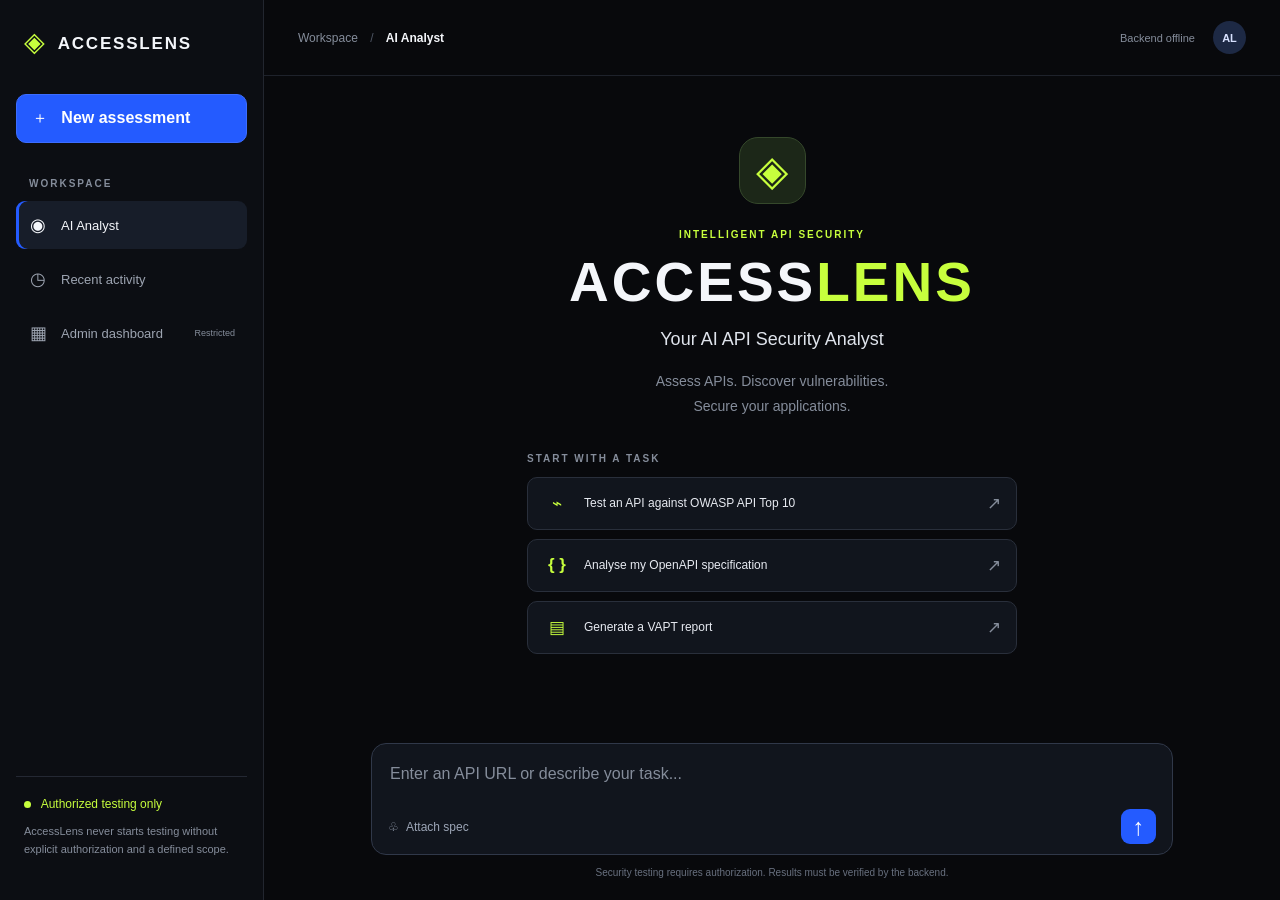
==== commit b5f04c31: "feat: complete AccessLens frontend dashboard" ====
--- a/web/index.html
+++ b/web/index.html
@@ -1,126 +1,52 @@
 <!doctype html>
 <html lang="en">
 <head>
-  <meta charset="utf-8">
-  <meta name="viewport" content="width=device-width, initial-scale=1">
-  <meta name="theme-color" content="#08090c">
-  <title>AccessLens — API Security Command Center</title>
-  <link rel="preconnect" href="https://fonts.googleapis.com">
-  <link rel="preconnect" href="https://fonts.gstatic.com" crossorigin>
-  <link href="https://fonts.googleapis.com/css2?family=DM+Mono:wght@400;500&family=Manrope:wght@400;500;600;700;800&display=swap" rel="stylesheet">
-  <link rel="stylesheet" href="css/styles.css">
+  <meta charset="utf-8" />
+  <meta name="viewport" content="width=device-width, initial-scale=1" />
+  <meta name="theme-color" content="#08090C" />
+  <title>AccessLens | Your AI API Security Analyst</title>
+  <link rel="stylesheet" href="css/styles.css" />
+  <script src="js/app.js" defer></script>
 </head>
 <body>
-<div class="app-shell">
-  <aside class="sidebar" id="sidebar">
-    <a class="brand" href="#overview"><span class="brand-mark">A<span>/</span></span><span class="brand-copy">ACCESS<span>LENS</span><small>API SECURITY PLATFORM</small></span></a>
-    <div class="workspace-label">WORKSPACE</div>
-    <nav class="primary-nav" aria-label="Main navigation">
-      <a class="nav-link active" href="#overview" data-view="overview"><span class="nav-icon">◫</span>Overview</a>
-      <a class="nav-link" href="#inventory" data-view="inventory"><span class="nav-icon">⌘</span>API Inventory</a>
-      <a class="nav-link" href="#matrix" data-view="matrix"><span class="nav-icon">▦</span>Access Matrix</a>
-      <a class="nav-link" href="#findings" data-view="findings"><span class="nav-icon">⌁</span>Security Findings<span class="nav-count">04</span></a>
-      <a class="nav-link" href="#evidence" data-view="evidence"><span class="nav-icon">▤</span>Evidence Center</a>
-      <a class="nav-link" href="#history" data-view="history"><span class="nav-icon">↻</span>Scan History</a>
-      <a class="nav-link" href="#reports" data-view="reports"><span class="nav-icon">▧</span>Reports</a>
-    </nav>
-    <div class="sidebar-bottom">
-      <div class="scope-card"><span class="scope-dot"></span><div><strong>Scope protection active</strong><small>Authorized targets only</small></div></div>
-      <a class="nav-link settings-link" href="#settings" data-view="settings"><span class="nav-icon">⚙</span>Settings</a>
-      <div class="user-card"><div class="avatar">SD</div><div><strong>Security Operator</strong><small>Local workspace</small></div><span class="user-menu">···</span></div>
+  <div class="shell">
+    <aside class="sidebar" id="sidebar">
+      <div class="side-top"><a href="#" class="brand" aria-label="AccessLens home"><span class="brand-mark">◈</span> ACCESSLENS</a><button class="icon-button mobile-close" id="close-sidebar" aria-label="Close menu">✕</button></div>
+      <button id="new-chat" class="new-chat">＋ &nbsp; New assessment</button>
+      <div class="side-label">WORKSPACE</div>
+      <nav class="side-nav" aria-label="Main navigation">
+        <button class="nav-link selected" id="nav-chat"><span>◉</span> AI Analyst</button>
+        <button class="nav-link" id="nav-history"><span>◷</span> Recent activity</button>
+        <button class="nav-link" id="nav-admin"><span>▦</span> Admin dashboard <small>Restricted</small></button>
+      </nav>
+      <div class="side-bottom"><span class="safety-dot"></span> Authorized testing only <p>AccessLens never starts testing without explicit authorization and a defined scope.</p></div>
+    </aside>
+
+    <div class="workspace">
+      <header class="topbar"><div class="top-left"><button id="menu-toggle" class="icon-button menu-toggle" aria-label="Open menu">☰</button><span class="crumb">Workspace <span class="slash">/</span> <strong id="page-name">AI Analyst</strong></span></div><div class="top-right"><span class="connection" id="connection"><i></i> Checking backend</span><div class="avatar" title="Profile">AL</div></div></header>
+      <main class="main" id="main">
+        <section id="chat-view" class="chat-view" aria-label="AI Analyst chat">
+          <div class="conversation" id="conversation" aria-live="polite">
+            <div class="welcome" id="welcome">
+              <div class="hero-symbol">◈</div>
+              <div class="eyebrow">INTELLIGENT API SECURITY</div>
+              <h1>ACCESS<span>LENS</span></h1>
+              <h2>Your AI API Security Analyst</h2>
+              <p>Assess APIs. Discover vulnerabilities.<br />Secure your applications.</p>
+              <div class="suggestions"><div class="suggestions-title">START WITH A TASK</div>
+                <button class="suggestion" data-prompt="Test an API against OWASP API Top 10"><span class="suggestion-icon">⌁</span><span>Test an API against OWASP API Top 10</span><span class="suggestion-arrow">↗</span></button>
+                <button class="suggestion" data-prompt="Analyse my OpenAPI specification"><span class="suggestion-icon">{ }</span><span>Analyse my OpenAPI specification</span><span class="suggestion-arrow">↗</span></button>
+                <button class="suggestion" data-prompt="Generate a VAPT report"><span class="suggestion-icon">▤</span><span>Generate a VAPT report</span><span class="suggestion-arrow">↗</span></button>
+              </div>
+            </div>
+          </div>
+          <div class="composer-area"><form id="chat-form" class="composer"><label class="sr-only" for="chat-input">Your message</label><textarea id="chat-input" rows="1" placeholder="Enter an API URL or describe your task..." required></textarea><div class="composer-bottom"><div class="composer-actions"><label class="attach-button" for="spec-file" title="Attach OpenAPI JSON or YAML">♧ <span>Attach spec</span></label><input type="file" id="spec-file" accept=".json,.yaml,.yml,application/json,text/yaml" hidden /><span id="file-name" class="file-name"></span></div><button type="submit" class="send-button" aria-label="Send message">↑</button></div></form><p class="composer-caption">Security testing requires authorization. Results must be verified by the backend.</p></div>
+        </section>
+        <section id="history-view" class="secondary-view" hidden><div class="view-heading"><div class="eyebrow">WORKSPACE</div><h1>Recent activity</h1><p>Current-session messages only. Saved scan history will appear when the backend provides it.</p></div><div id="history-content" class="empty-panel">No messages in this session yet.</div></section>
+        <section id="admin-view" class="secondary-view" hidden><div class="view-heading"><div class="eyebrow">RESTRICTED AREA</div><h1>Admin dashboard</h1><p>Admin data must come from authenticated, authorized backend endpoints.</p></div><div class="empty-panel"><strong>Admin access not connected</strong><p>This view is intentionally locked until Member 1 provides a protected admin API and an authenticated admin session. No placeholder metrics are presented as live data.</p><p><a class="button-primary" style="display:inline-block;text-decoration:none;margin-top:12px" href="dashboard-preview.html">Open UI-only dashboard preview →</a></p></div></section>
+      </main>
     </div>
-  </aside>
-  <main class="main-content">
-    <header class="topbar">
-      <button class="mobile-menu" id="mobile-menu" aria-label="Toggle navigation">☰</button>
-      <div class="breadcrumbs"><span>ACCESSLENS</span><b>/</b><strong id="breadcrumb-current">OVERVIEW</strong></div>
-      <div class="topbar-right"><span class="environment"><i></i> LOCAL ENVIRONMENT</span><button class="icon-button" aria-label="Notifications">♧<span></span></button><div class="top-avatar">SD</div></div>
-    </header>
-
-    <section class="view active-view" id="view-overview">
-      <div class="page-heading">
-        <div><p class="eyebrow">SECURITY OPERATIONS <span>/</span> COMMAND CENTER</p><h1>API Security Overview<span class="heading-period">.</span></h1><p class="subheading">Understand your attack surface. Validate every access boundary.</p></div>
-        <div class="heading-actions"><span class="live-badge"><i></i> ENGINE STANDBY</span><button class="button button-primary" id="open-scan"><span>＋</span> New security scan</button></div>
-      </div>
-
-      <section class="hero-banner">
-        <div class="hero-copy"><div class="hero-kicker"><span class="lime-square"></span> YOUR SECURITY, UNDER THE LENS</div><h2>Know exactly who can<br><em>access what.</em></h2><p>Test authorization boundaries across identities, uncover broken object-level access, and keep every finding backed by reproducible evidence.</p><div class="hero-actions"><button class="button button-lime" id="hero-scan">Start a scan <span>↗</span></button><span class="hero-note"><b>01</b> / 04 &nbsp; deterministic checks</span></div></div>
-        <div class="hero-visual" aria-hidden="true"><div class="orbit orbit-one"></div><div class="orbit orbit-two"></div><div class="orbit orbit-three"></div><div class="lens-core"><span class="core-cross">＋</span><div class="core-ring"></div><b>AL</b></div><div class="orbit-node node-one">AUTH</div><div class="orbit-node node-two">ID</div><div class="orbit-node node-three">API</div><div class="visual-caption"><i></i> ACCESS BOUNDARIES / MONITORING</div></div>
-        <div class="hero-index">AL <span>/</span> SEC-001</div>
-      </section>
-
-      <div class="section-label"><span>01</span> POSTURE SNAPSHOT <i></i><small>DEMO DATA · NOT A LIVE ASSESSMENT</small></div>
-      <section class="metric-grid">
-        <article class="metric-card posture-card"><div class="metric-top"><span>SECURITY POSTURE</span><span class="metric-symbol">◉</span></div><div class="posture-row"><strong>72<span>/100</span></strong><div class="posture-gauge"><div class="gauge-inner">72</div></div></div><div class="metric-foot"><span class="trend lime-text">↑ 8 pts</span><span>vs. previous scan</span></div></article>
-        <article class="metric-card"><div class="metric-top"><span>DISCOVERED ENDPOINTS</span><span class="metric-symbol blue-text">⌘</span></div><strong class="metric-number">128</strong><div class="metric-foot"><span class="metric-bar"><i style="width:78%"></i></span><span>12 services</span></div></article>
-        <article class="metric-card"><div class="metric-top"><span>CONFIRMED FINDINGS</span><span class="metric-symbol lime-text">⌁</span></div><strong class="metric-number">04</strong><div class="severity-inline"><i class="critical-dot"></i> 1 Critical <i class="high-dot"></i> 2 High <i class="medium-dot"></i> 1 Medium</div></article>
-        <article class="metric-card"><div class="metric-top"><span>IDENTITIES TESTED</span><span class="metric-symbol">◎</span></div><strong class="metric-number">05</strong><div class="identity-stack"><span>A</span><span>AL</span><span>B</span><span>T</span><span>+1</span><small>Role-based coverage</small></div></article>
-      </section>
-
-      <section class="content-grid">
-        <article class="panel exposure-panel"><div class="panel-heading"><div><p class="eyebrow">RISK DISTRIBUTION</p><h3>Exposure by severity</h3></div><button class="text-button" data-goto="findings">View findings ↗</button></div><div class="exposure-content"><div class="donut-wrap"><div class="donut-chart"><div class="donut-center"><strong>04</strong><small>FINDINGS</small></div></div></div><div class="severity-list"><div><i class="critical-dot"></i><span>Critical</span><b>01</b></div><div><i class="high-dot"></i><span>High</span><b>02</b></div><div><i class="medium-dot"></i><span>Medium</span><b>01</b></div><div><i class="low-dot"></i><span>Low</span><b>00</b></div></div></div><div class="panel-footnote"><span class="lime-square"></span> Findings require evidence review before remediation.</div></article>
-        <article class="panel activity-panel"><div class="panel-heading"><div><p class="eyebrow">ASSESSMENT TIMELINE</p><h3>Recent scan activity</h3></div><button class="text-button" data-goto="history">View all ↗</button></div><div class="activity-list"><div class="activity-item"><span class="activity-icon success">✓</span><div><strong>ConnectedCar API · Baseline</strong><small>Full endpoint discovery · 128 endpoints</small></div><time>10:42 AM</time><span class="activity-status complete">COMPLETE</span></div><div class="activity-item"><span class="activity-icon warning">!</span><div><strong>Authorization boundary test</strong><small>4 findings confirmed across 3 routes</small></div><time>10:18 AM</time><span class="activity-status review">REVIEW</span></div><div class="activity-item"><span class="activity-icon muted-icon">↻</span><div><strong>Remediation verification</strong><small>Awaiting target connection</small></div><time>Yesterday</time><span class="activity-status pending">PENDING</span></div></div></article>
-      </section>
-
-      <section class="panel findings-panel"><div class="panel-heading"><div><p class="eyebrow">PRIORITY QUEUE</p><h3>Findings that need attention</h3></div><button class="text-button" data-goto="findings">All findings ↗</button></div><div class="table-wrap"><table><thead><tr><th>FINDING</th><th>ENDPOINT</th><th>SEVERITY</th><th>CONFIDENCE</th><th>STATUS</th><th></th></tr></thead><tbody>
-        <tr><td><span class="finding-code">AL-001</span><strong>BOLA · Cross-user vehicle access</strong></td><td><code>GET /vehicles/{vin}</code></td><td><span class="severity-tag critical">CRITICAL</span></td><td>Confirmed</td><td><span class="status-text open">● OPEN</span></td><td>↗</td></tr>
-        <tr><td><span class="finding-code">AL-002</span><strong>BFLA · Technician admin action</strong></td><td><code>POST /admin/users</code></td><td><span class="severity-tag high">HIGH</span></td><td>Confirmed</td><td><span class="status-text open">● OPEN</span></td><td>↗</td></tr>
-        <tr><td><span class="finding-code">AL-003</span><strong>Missing authentication</strong></td><td><code>GET /internal/telemetry</code></td><td><span class="severity-tag high">HIGH</span></td><td>Confirmed</td><td><span class="status-text open">● OPEN</span></td><td>↗</td></tr>
-      </tbody></table></div></section>
-      <footer class="page-footer"><span>ACCESSLENS · AUTHORIZED SECURITY TESTING ONLY</span><span>BUILD 0.1.0 · LOCAL DEMO WORKSPACE</span></footer>
-    </section>
-
-    <section class="view inventory-view" id="view-inventory">
-      <div class="page-heading"><div><p class="eyebrow">SURFACE MAPPING <span>/</span> 02</p><h1>API Inventory<span class="heading-period">.</span></h1><p class="subheading">Import an API specification, map its attack surface, and inspect every operation.</p></div><div class="inventory-heading-actions"><span class="inventory-count" id="inventory-count">0 ENDPOINTS</span><button class="button button-primary" id="inventory-upload"><span>＋</span> Import OpenAPI spec</button><input type="file" id="spec-file" accept=".json,.yaml,.yml" hidden></div></div>
-      <div class="inventory-summary-grid">
-        <article class="inventory-stat"><span>DISCOVERED OPERATIONS</span><strong id="stat-endpoints">0</strong><small>From imported specification</small></article>
-        <article class="inventory-stat"><span>HTTP METHODS</span><strong id="stat-methods">0</strong><small id="stat-methods-detail">No methods mapped</small></article>
-        <article class="inventory-stat"><span>AUTHENTICATED ROUTES</span><strong id="stat-auth">0</strong><small>Declared security requirements</small></article>
-        <article class="inventory-stat"><span>SPECIFICATION</span><strong id="stat-version">—</strong><small id="stat-spec-name">No file imported</small></article>
-      </div>
-      <section class="panel inventory-import-panel"><div class="inventory-import-copy"><span class="import-icon">⇧</span><div><strong>Bring your API into focus</strong><p>Upload an OpenAPI 3.x or Swagger 2.0 JSON/YAML file. AccessLens extracts paths, methods, parameters and declared security requirements locally in your browser.</p></div></div><div class="import-meta"><span>OPENAPI JSON</span><span>YAML</span><span>SWAGGER 2.0</span><span>LOCAL PARSING</span></div><p class="inventory-feedback" id="inventory-feedback" role="status" aria-live="polite">No specification loaded. Import a file to populate the inventory.</p></section>
-      <section class="panel inventory-table-panel"><div class="panel-heading inventory-table-heading"><div><p class="eyebrow">ATTACK SURFACE / ROUTE CATALOG</p><h3>Discovered endpoints</h3></div><span class="table-result-count" id="table-result-count">0 results</span></div>
-        <div class="inventory-toolbar"><label class="inventory-search"><span>⌕</span><input id="endpoint-search" type="search" placeholder="Search path, summary or operation ID…" autocomplete="off"></label><select id="method-filter" aria-label="Filter by HTTP method"><option value="ALL">All methods</option><option>GET</option><option>POST</option><option>PUT</option><option>PATCH</option><option>DELETE</option><option>OPTIONS</option><option>HEAD</option></select><select id="auth-filter" aria-label="Filter by authentication"><option value="ALL">Any auth state</option><option value="AUTH">Security declared</option><option value="OPEN">No security declared</option></select></div>
-        <div class="table-wrap inventory-table-wrap"><table class="inventory-table"><thead><tr><th>METHOD</th><th>ENDPOINT / OPERATION</th><th>AUTH DECLARATION</th><th>PARAMETERS</th><th>OPERATION ID</th><th></th></tr></thead><tbody id="endpoint-table-body"><tr class="inventory-empty"><td colspan="6"><div class="empty-state"><span>⌘</span><strong>Waiting for an API specification</strong><small>Import an OpenAPI or Swagger file to discover endpoints.</small></div></td></tr></tbody></table></div>
-        <div class="inventory-table-footer"><span id="inventory-footer-note">Endpoint inventory is empty.</span><button class="text-button" id="clear-inventory" type="button">Clear inventory</button></div>
-      </section><footer class="page-footer"><span>ACCESSLENS · AUTHORIZED SECURITY TESTING ONLY</span><span>SPECIFICATION PARSING · LOCAL BROWSER</span></footer>
-    </section>
-    <section class="view matrix-view" id="view-matrix">
-      <div class="page-heading"><div><p class="eyebrow">AUTHORIZATION MODEL <span>/</span> 03</p><h1>Access Matrix<span class="heading-period">.</span></h1><p class="subheading">Map expected permissions across identities and API operations.</p></div><div class="matrix-heading-actions"><span class="policy-badge"><i></i> POLICY PREVIEW</span><button class="button button-primary" id="matrix-run-checks">Run authorization checks ↗</button></div></div>
-      <div class="matrix-notice"><span>ⓘ</span><p><strong>Expected policy view · demonstration configuration</strong><small>This matrix shows illustrative access rules for the ConnectedCar demo. No live authorization requests have been executed. Observed results remain INCONCLUSIVE until the security engine runs.</small></p></div>
-      <div class="identity-grid">
-        <article class="identity-card"><span class="identity-avatar anonymous">?</span><div><strong>Anonymous</strong><small>Unauthenticated visitor</small></div><span class="identity-kind">PUBLIC</span></article>
-        <article class="identity-card"><span class="identity-avatar alice">A</span><div><strong>Alice</strong><small>Standard user · owns CAR-A</small></div><span class="identity-kind">USER</span></article>
-        <article class="identity-card"><span class="identity-avatar bob">B</span><div><strong>Bob</strong><small>Standard user · owns CAR-B</small></div><span class="identity-kind">USER</span></article>
-        <article class="identity-card"><span class="identity-avatar tech">T</span><div><strong>Technician</strong><small>Maintenance role</small></div><span class="identity-kind">STAFF</span></article>
-        <article class="identity-card"><span class="identity-avatar admin">A</span><div><strong>Admin</strong><small>Administrative role</small></div><span class="identity-kind">PRIVILEGED</span></article>
-      </div>
-      <div class="matrix-stats">
-        <article class="matrix-stat"><span>IDENTITIES</span><strong>05</strong><small>Configured demo profiles</small></article>
-        <article class="matrix-stat"><span>OPERATIONS</span><strong>05</strong><small>Illustrative API routes</small></article>
-        <article class="matrix-stat"><span>POLICY CELLS</span><strong>25</strong><small>Expected access decisions</small></article>
-        <article class="matrix-stat"><span>OBSERVED VERDICTS</span><strong>00</strong><small>Runtime checks not executed</small></article>
-      </div>
-      <section class="panel matrix-panel">
-        <div class="panel-heading"><div><p class="eyebrow">IDENTITY × OPERATION</p><h3>Authorization policy matrix</h3></div><span class="matrix-legend"><i class="legend-allow"></i> Allowed <i class="legend-own"></i> Own resource <i class="legend-deny"></i> Denied</span></div>
-        <div class="matrix-toolbar"><label class="matrix-search"><span>⌕</span><input id="matrix-search" type="search" placeholder="Search endpoint or operation…" autocomplete="off"></label><select id="matrix-category" aria-label="Filter endpoint category"><option value="ALL">All categories</option><option value="VEHICLE">Vehicle</option><option value="ADMIN">Administration</option></select><select id="matrix-role" aria-label="Filter identity column"><option value="ALL">All identities</option><option value="anonymous">Anonymous</option><option value="alice">Alice</option><option value="bob">Bob</option><option value="technician">Technician</option><option value="admin">Admin</option></select></div>
-        <div class="table-wrap matrix-table-wrap"><table class="matrix-table"><thead><tr><th>API OPERATION</th><th><span class="matrix-col-avatar anonymous">?</span> ANONYMOUS</th><th><span class="matrix-col-avatar alice">A</span> ALICE</th><th><span class="matrix-col-avatar bob">B</span> BOB</th><th><span class="matrix-col-avatar tech">T</span> TECHNICIAN</th><th><span class="matrix-col-avatar admin">A</span> ADMIN</th></tr></thead><tbody id="matrix-table-body"></tbody></table></div>
-        <div class="matrix-footer"><span id="matrix-row-count">5 policy rows · 25 expected decisions</span><span>CLICK ANY CELL TO INSPECT POLICY</span></div>
-      </section>
-      <section class="panel matrix-explainer"><div><p class="eyebrow">HOW TO READ THIS MATRIX</p><h3>Policy is not proof of runtime behaviour.</h3><p><b>Allowed</b> means the configured policy expects access. <b>Own only</b> means access is conditional on resource ownership or an authorized maintenance relationship. <b>Denied</b> means the identity should not access that operation. Actual results must be measured by the test engine; untested combinations stay inconclusive.</p></div><div class="matrix-verdict-card"><span>RUNTIME VERDICT</span><strong>INCONCLUSIVE</strong><small>Awaiting security engine integration</small></div></section>
-      <footer class="page-footer"><span>ACCESSLENS · AUTHORIZED SECURITY TESTING ONLY</span><span>POLICY MODEL · DEMO CONFIGURATION</span></footer>
-    </section>
-    <section class="view placeholder-view" id="view-findings"><div class="page-heading"><div><p class="eyebrow">DETECTION / 04</p><h1>Security Findings<span class="heading-period">.</span></h1><p class="subheading">Evidence-backed authorization and exposure issues.</p></div><span class="section-counter">03 / 07</span></div><div class="panel placeholder-panel"><div class="placeholder-symbol">⌁</div><h2>Finding explorer</h2><p>Confirmed results, confidence, severity, affected routes, and remediation status will be surfaced here.</p></div></section>
-    <section class="view placeholder-view" id="view-evidence"><div class="page-heading"><div><p class="eyebrow">TRACEABILITY / 05</p><h1>Evidence Center<span class="heading-period">.</span></h1><p class="subheading">Reproducible request and response records for every verdict.</p></div><span class="section-counter">04 / 07</span></div><div class="panel placeholder-panel"><div class="placeholder-symbol">▤</div><h2>Evidence ledger</h2><p>Redacted HTTP exchanges, timestamps, identity context, and SHA-256 integrity hashes will be available here.</p></div></section>
-    <section class="view placeholder-view" id="view-history"><div class="page-heading"><div><p class="eyebrow">CONTINUOUS VALIDATION / 06</p><h1>Scan History<span class="heading-period">.</span></h1><p class="subheading">Track assessments and verify fixes with repeatable scans.</p></div><span class="section-counter">05 / 07</span></div><div class="panel placeholder-panel"><div class="placeholder-symbol">↻</div><h2>Assessment history</h2><p>Completed scans, target scope, result deltas, and remediation verification will be listed here.</p></div></section>
-    <section class="view placeholder-view" id="view-reports"><div class="page-heading"><div><p class="eyebrow">EXPORTS / 07</p><h1>Reports<span class="heading-period">.</span></h1><p class="subheading">Shareable, auditable security assessment summaries.</p></div><span class="section-counter">06 / 07</span></div><div class="panel placeholder-panel"><div class="placeholder-symbol">▧</div><h2>Assessment reports</h2><p>Exportable report formats will be generated from verified scan evidence.</p></div></section>
-    <section class="view placeholder-view" id="view-settings"><div class="page-heading"><div><p class="eyebrow">CONFIGURATION / 08</p><h1>Settings<span class="heading-period">.</span></h1><p class="subheading">Configure local scan behaviour and authorized target scope.</p></div></div><div class="panel placeholder-panel"><div class="placeholder-symbol">⚙</div><h2>Workspace settings</h2><p>Target allowlists, scan limits, evidence retention, and report preferences will be configured here.</p></div></section>
-  </main>
-</div>
-
-<div class="modal-backdrop" id="policy-modal" aria-hidden="true"><section class="scan-modal policy-modal" role="dialog" aria-modal="true" aria-labelledby="policy-modal-title"><button class="modal-close" id="close-policy" aria-label="Close">×</button><p class="eyebrow">ACCESS POLICY / CELL INSPECTION</p><h2 id="policy-modal-title">Policy detail<span class="heading-period">.</span></h2><div id="policy-detail-content" class="endpoint-detail-content"></div><div class="modal-actions"><button class="button button-quiet" id="close-policy-footer">Close</button></div></section></div>
-<div class="modal-backdrop" id="endpoint-modal" aria-hidden="true"><section class="scan-modal endpoint-modal" role="dialog" aria-modal="true" aria-labelledby="endpoint-modal-title"><button class="modal-close" id="close-endpoint" aria-label="Close">×</button><p class="eyebrow">ENDPOINT DETAILS / INVENTORY</p><h2 id="endpoint-modal-title">Endpoint details<span class="heading-period">.</span></h2><div id="endpoint-detail-content" class="endpoint-detail-content"></div><div class="modal-actions"><button class="button button-quiet" id="close-endpoint-footer">Close</button></div></section></div>
-<div class="modal-backdrop" id="scan-modal" aria-hidden="true"><section class="scan-modal" role="dialog" aria-modal="true" aria-labelledby="modal-title"><button class="modal-close" id="close-scan" aria-label="Close">×</button><p class="eyebrow">NEW ASSESSMENT / SCOPE FIRST</p><h2 id="modal-title">Configure a security scan<span class="heading-period">.</span></h2><p class="modal-description">Only scan APIs you own or are explicitly authorized to test. The local scope guard will enforce target boundaries.</p><label for="target-url">TARGET API BASE URL</label><input id="target-url" type="url" value="http://127.0.0.1:8001" placeholder="http://127.0.0.1:8001"><div class="scope-notice"><span>◆</span><p><strong>Scope protection enabled</strong><small>Requests outside the configured authorized host will be blocked.</small></p></div><div class="modal-actions"><button class="button button-quiet" id="cancel-scan">Cancel</button><button class="button button-primary" id="scan-button">Validate scope & start ↗</button></div><p class="scan-feedback" id="scan-feedback" aria-live="polite"></p></section></div>
-<script src="js/app.js"></script>
+  </div>
+  <div class="modal-backdrop" id="auth-modal" hidden><div class="modal" role="dialog" aria-modal="true" aria-labelledby="auth-title"><div class="modal-head"><div><div class="eyebrow">AUTHORIZATION REQUIRED</div><h2 id="auth-title">Confirm assessment scope</h2></div><button id="auth-close" class="icon-button" aria-label="Close">✕</button></div><p>Only test systems you own or are explicitly authorized to assess. No network scan will run from this form until the backend supports scope enforcement.</p><form id="auth-form"><label for="scope-url">API target URL</label><input type="url" id="scope-url" placeholder="https://api.example.com" required /><label for="scope-paths">Allowed paths (comma-separated)</label><input id="scope-paths" placeholder="/users, /vehicles" required /><label class="check-row"><input id="auth-check" type="checkbox" required /><span>I confirm I own this API or have explicit permission to test the target and specified paths.</span></label><div class="modal-actions"><button type="button" class="button-muted" id="auth-cancel">Cancel</button><button type="submit" class="button-primary">Confirm scope</button></div></form></div></div>
 </body>
-</html>+</html>
--- a/web/css/styles.css
+++ b/web/css/styles.css
@@ -1,22 +1 @@
-:root{--midnight:#08090c;--surface:#101319;--line:#262d39;--line-soft:#1d232e;--cobalt:#245bff;--lime:#c7ff3d;--white:#f3f5f8;--muted:#858d9b;--critical:#ff626d;--high:#ffad55;--medium:#e6cf57;--font:'Manrope',Inter,ui-sans-serif,system-ui,sans-serif;--mono:'DM Mono',ui-monospace,monospace}
-*{box-sizing:border-box}html{scroll-behavior:smooth}body{margin:0;background:var(--midnight);color:var(--white);font-family:var(--font);font-size:13px}button,input{font:inherit}button{cursor:pointer}.sidebar{position:fixed;inset:0 auto 0 0;width:244px;padding:27px 17px 18px;background:#0d0f14;border-right:1px solid var(--line-soft);display:flex;flex-direction:column;z-index:20}.brand{display:flex;align-items:center;gap:11px;margin:1px 8px 43px;color:var(--white);text-decoration:none}.brand-mark{width:36px;height:36px;display:grid;place-items:center;border:1px solid #3c64df;color:var(--lime);font-weight:800;font-size:20px;letter-spacing:-3px;transform:skew(-7deg)}.brand-mark span{color:#4778ff}.brand-copy{font-size:13px;font-weight:800;letter-spacing:2px;line-height:1.1}.brand-copy>span{color:#4778ff}.brand-copy small{display:block;color:#626b79;font:8px var(--mono);letter-spacing:1.2px;margin-top:6px}.workspace-label{padding:0 12px;margin-bottom:12px;color:#545d6b;font:9px var(--mono);letter-spacing:1.8px}.primary-nav{display:grid;gap:5px}.nav-link{position:relative;display:flex;align-items:center;gap:12px;min-height:43px;padding:0 12px;border:1px solid transparent;border-radius:6px;color:#969eaa;text-decoration:none;font-weight:600;font-size:12px;transition:.18s}.nav-link:hover{color:var(--white);background:#151a23}.nav-link.active{color:#fff;background:#151d2c;border-color:#202d46}.nav-link.active:before{content:"";position:absolute;left:-18px;top:8px;bottom:8px;width:2px;background:var(--lime);box-shadow:0 0 12px #c7ff3d66}.nav-icon{width:17px;text-align:center;color:#798394;font-size:17px}.nav-link.active .nav-icon{color:var(--lime)}.nav-count{margin-left:auto;color:var(--lime);font:10px var(--mono)}.sidebar-bottom{margin-top:auto}.scope-card{display:flex;align-items:center;gap:10px;padding:12px 10px;margin-bottom:16px;border:1px solid #2e3a28;background:#12180f;border-radius:6px}.scope-dot,.environment i,.live-badge i{width:7px;height:7px;display:inline-block;border-radius:50%;background:var(--lime);box-shadow:0 0 10px #c7ff3d80}.scope-card strong,.scope-card small,.user-card strong,.user-card small{display:block}.scope-card strong{font-size:10px}.scope-card small,.user-card small{margin-top:3px;color:#626b79;font-size:9px}.settings-link{margin-bottom:13px}.user-card{display:flex;align-items:center;gap:10px;padding:15px 5px 0;border-top:1px solid var(--line-soft)}.avatar,.top-avatar{width:29px;height:29px;display:grid;place-items:center;border:1px solid #35415a;background:#1b2434;color:#cbd5ed;border-radius:50%;font:10px var(--mono)}.user-card strong{font-size:10px}.user-menu{margin-left:auto;color:var(--muted)}
-.main-content{margin-left:244px;min-height:100vh;padding:0 42px;max-width:1700px}.topbar{height:66px;display:flex;align-items:center;justify-content:space-between;border-bottom:1px solid var(--line-soft)}.breadcrumbs{display:flex;align-items:center;gap:11px;color:#687181;font:9px var(--mono);letter-spacing:1.1px}.breadcrumbs b{color:#3d4654}.breadcrumbs strong{color:#cbd0d9;font-weight:500}.topbar-right{display:flex;align-items:center;gap:19px}.environment{display:flex;align-items:center;gap:8px;color:#8992a0;font:9px var(--mono);letter-spacing:.6px}.environment i{width:6px;height:6px}.icon-button{position:relative;width:31px;height:31px;border:1px solid var(--line);border-radius:5px;color:#b2bac6;background:var(--surface);font-size:16px}.icon-button span{position:absolute;right:6px;top:5px;width:5px;height:5px;border-radius:50%;background:var(--lime)}.top-avatar{width:27px;height:27px}.mobile-menu{display:none;background:none;border:0;color:var(--white);font-size:20px}
-.view{display:none;padding:32px 0 0}.active-view{display:block}.page-heading{display:flex;align-items:flex-end;justify-content:space-between;gap:20px;margin-bottom:24px}.eyebrow{margin:0 0 10px;color:#758090;font:9px var(--mono);letter-spacing:1.55px}.eyebrow span{color:#4778ff}h1{margin:0;font-size:clamp(25px,3vw,34px);letter-spacing:-1.5px;font-weight:700}.heading-period{color:var(--lime)}.subheading{margin:8px 0 0;color:#848d9b;font-size:12px}.heading-actions{display:flex;align-items:center;gap:14px}.live-badge{display:flex;align-items:center;gap:8px;color:#a8b18e;font:9px var(--mono);letter-spacing:.7px}.live-badge i{width:6px;height:6px}.button{min-height:38px;padding:0 15px;border-radius:5px;border:1px solid transparent;font-size:11px;font-weight:800;transition:transform .15s,filter .15s}.button:hover{filter:brightness(1.12);transform:translateY(-1px)}.button-primary{background:var(--cobalt);color:white;box-shadow:0 5px 20px #245bff25}.button-primary span{font-size:16px;margin-right:6px}.button-lime{background:var(--lime);color:#10140b}.button-quiet{background:transparent;border-color:var(--line);color:#c4cad3}
-.hero-banner{position:relative;overflow:hidden;min-height:258px;display:flex;align-items:center;padding:32px 39px;margin-bottom:25px;border:1px solid #2b3444;border-radius:8px;background:radial-gradient(ellipse at 76% 48%,#193a8b32 0,transparent 38%),linear-gradient(112deg,#121722 0%,#10141d 58%,#0d1423 100%)}.hero-copy{position:relative;z-index:2;max-width:510px}.hero-kicker{display:flex;align-items:center;gap:9px;color:#9ba5b3;font:9px var(--mono);letter-spacing:1.4px}.lime-square{width:7px;height:7px;display:inline-block;background:var(--lime);box-shadow:0 0 10px #c7ff3d77}.hero-copy h2{margin:19px 0 9px;font-size:clamp(24px,3vw,37px);line-height:1.16;letter-spacing:-1.4px}.hero-copy h2 em{font-style:normal;color:var(--lime)}.hero-copy>p{max-width:470px;margin:0;color:#929cab;font-size:11px;line-height:1.8}.hero-actions{display:flex;align-items:center;gap:17px;margin-top:20px}.hero-note{color:#707b8a;font:9px var(--mono)}.hero-note b{color:var(--lime);font-weight:500}.hero-visual{position:absolute;right:6%;top:50%;width:265px;height:220px;transform:translateY(-50%);display:grid;place-items:center}.orbit{position:absolute;border:1px solid #2e58ae55;border-radius:50%;transform:rotate(-22deg)}.orbit-one{width:105px;height:105px}.orbit-two{width:172px;height:172px;border-style:dashed;border-color:#4778ff55}.orbit-three{width:235px;height:235px;border-color:#4778ff2b}.lens-core{position:relative;width:69px;height:69px;display:grid;place-items:center;border-radius:50%;border:1px solid #4b77f4;background:radial-gradient(circle,#245bff55,#111a2e 70%);box-shadow:0 0 35px #245bff40,inset 0 0 22px #245bff44}.lens-core b{font:16px var(--mono);color:#e8edff;letter-spacing:-2px}.core-ring{position:absolute;inset:8px;border:1px solid #7794ef66;border-radius:50%}.core-cross{position:absolute;top:-12px;right:-10px;color:var(--lime);font-size:17px}.orbit-node{position:absolute;padding:5px 8px;border:1px solid #37518c;background:#121e35;color:#a9bcff;font:8px var(--mono);letter-spacing:1px}.node-one{top:23px;left:35px}.node-two{right:1px;top:93px;color:var(--lime);border-color:#617c31}.node-three{bottom:20px;left:47px}.visual-caption{position:absolute;bottom:-2px;color:#687baf;font:7px var(--mono);letter-spacing:.8px}.visual-caption i{display:inline-block;width:5px;height:5px;margin-right:5px;background:var(--lime);border-radius:50%}.hero-index{position:absolute;right:17px;top:15px;color:#596579;font:8px var(--mono)}.hero-index span{color:#4778ff}
-.section-label{display:flex;align-items:center;gap:11px;margin:0 0 12px;color:#9ca5b2;font:9px var(--mono);letter-spacing:1.2px}.section-label>span{color:var(--lime)}.section-label>i{height:1px;flex:1;background:var(--line-soft)}.section-label small{color:#5b6573;font-size:8px;letter-spacing:.8px}.metric-grid{display:grid;grid-template-columns:repeat(4,minmax(0,1fr));gap:12px;margin-bottom:17px}.metric-card,.panel{background:var(--surface);border:1px solid var(--line-soft);border-radius:7px}.metric-card{min-height:142px;padding:16px 17px}.metric-top{display:flex;align-items:center;justify-content:space-between;color:#828c9a;font:8px var(--mono);letter-spacing:1px}.metric-symbol{color:#a3acb9;font-size:16px}.metric-number{display:block;margin:17px 0 13px;font-size:30px;line-height:1;font-weight:700;letter-spacing:-1.2px}.posture-row{display:flex;align-items:center;justify-content:space-between;margin:9px 2px 7px}.posture-row>strong{font-size:28px;letter-spacing:-1px}.posture-row>strong span{color:#626c7a;font-size:13px;font-weight:500}.posture-gauge{width:41px;height:41px;display:grid;place-items:center;border-radius:50%;background:conic-gradient(var(--lime) 0 72%,#303943 72% 100%)}.gauge-inner{width:32px;height:32px;display:grid;place-items:center;border-radius:50%;background:var(--surface);font:9px var(--mono);color:var(--lime)}.metric-foot{display:flex;align-items:center;gap:8px;color:#67717f;font-size:9px}.lime-text{color:var(--lime)}.blue-text{color:#5b86ff}.trend{font:9px var(--mono)}.metric-bar{height:3px;width:68px;overflow:hidden;background:#27303b;border-radius:5px}.metric-bar i{height:100%;display:block;background:var(--cobalt)}.severity-inline{display:flex;align-items:center;gap:7px;color:#77818f;font-size:8px;white-space:nowrap}.critical-dot,.high-dot,.medium-dot,.low-dot{width:6px;height:6px;display:inline-block;border-radius:50%;flex:0 0 auto}.critical-dot{background:var(--critical)}.high-dot{background:var(--high)}.medium-dot{background:var(--medium)}.low-dot{background:#6e829e}.identity-stack{display:flex;align-items:center;padding-top:1px}.identity-stack>span{width:20px;height:20px;display:grid;place-items:center;margin-right:-5px;border:2px solid var(--surface);border-radius:50%;background:#273756;color:#c9d7fb;font:7px var(--mono)}.identity-stack>span:nth-child(2){background:#35441d;color:var(--lime)}.identity-stack>span:nth-child(3){background:#413027}.identity-stack>span:nth-child(4){background:#2c3445}.identity-stack>span:nth-child(5){background:#202630;color:#9aa3b3}.identity-stack small{margin-left:12px;color:#77818f;font-size:8px}
-.content-grid{display:grid;grid-template-columns:minmax(270px,.83fr) minmax(0,1.5fr);gap:13px;margin-bottom:14px}.panel{padding:17px 18px}.panel-heading{display:flex;align-items:center;justify-content:space-between;gap:10px}.panel-heading .eyebrow{margin-bottom:5px}.panel-heading h3{margin:0;font-size:13px;font-weight:700;letter-spacing:-.2px}.text-button{padding:5px 0;border:0;background:none;color:#8ca8ff;font-size:9px}.exposure-content{display:flex;align-items:center;justify-content:center;gap:37px;min-height:149px}.donut-wrap{width:125px;height:125px;display:grid;place-items:center}.donut-chart{width:116px;height:116px;display:grid;place-items:center;border-radius:50%;background:conic-gradient(var(--critical) 0 25%,var(--high) 25% 75%,var(--medium) 75% 100%)}.donut-center{width:91px;height:91px;display:flex;flex-direction:column;align-items:center;justify-content:center;border-radius:50%;background:var(--surface)}.donut-center strong{font-size:24px;letter-spacing:-1px}.donut-center small{color:#758090;font:8px var(--mono);letter-spacing:1px}.severity-list{min-width:100px;display:grid;gap:12px}.severity-list>div{display:grid;grid-template-columns:8px 1fr auto;align-items:center;gap:8px;color:#8f98a5;font-size:9px}.severity-list b{color:#e1e5eb;font:10px var(--mono)}.panel-footnote{display:flex;align-items:center;gap:8px;padding-top:12px;border-top:1px solid var(--line-soft);color:#77818e;font-size:8px}.panel-footnote .lime-square{width:5px;height:5px}.activity-list{margin-top:11px}.activity-item{min-height:55px;display:grid;grid-template-columns:25px minmax(150px,1fr) 64px 68px;align-items:center;gap:9px;border-top:1px solid var(--line-soft)}.activity-item:first-child{border-top:0}.activity-icon{width:21px;height:21px;display:grid;place-items:center;border-radius:5px;font:10px var(--mono)}.activity-icon.success{background:#172619;color:var(--lime)}.activity-icon.warning{background:#2a2117;color:var(--high)}.activity-icon.muted-icon{background:#202631;color:#8a96a7}.activity-item strong{display:block;font-size:9px;font-weight:700}.activity-item small{display:block;margin-top:4px;color:#6c7684;font-size:8px}.activity-item time{color:#6f7987;font:8px var(--mono)}.activity-status{font:7px var(--mono);letter-spacing:.5px;text-align:right}.complete{color:var(--lime)}.review{color:var(--high)}.pending{color:#77818f}.findings-panel{padding-bottom:4px}.table-wrap{overflow-x:auto;margin-top:13px}table{width:100%;border-collapse:collapse;text-align:left;white-space:nowrap}th{padding:10px 9px;border-top:1px solid var(--line-soft);border-bottom:1px solid var(--line-soft);color:#687382;font:8px var(--mono);letter-spacing:.9px}td{padding:12px 9px;border-bottom:1px solid #1a2029;color:#a1aab6;font-size:9px}tbody tr:last-child td{border-bottom:0}td:first-child strong{margin-left:10px;color:#d5d9e0;font-size:9px;font-weight:600}.finding-code{color:#67778e;font:8px var(--mono)}td code{color:#9aabc6;font:9px var(--mono)}.severity-tag{padding:4px 6px;border-radius:3px;font:7px var(--mono);letter-spacing:.5px}.severity-tag.critical{background:#3a1f27;color:#ff838b}.severity-tag.high{background:#382a1c;color:#ffbd75}.status-text{font:8px var(--mono)}.status-text.open{color:#ff8790}.page-footer{display:flex;justify-content:space-between;padding:19px 1px 25px;color:#586271;font:8px var(--mono);letter-spacing:.6px}
-.placeholder-view{min-height:calc(100vh - 90px)}.section-counter{color:#758090;font:9px var(--mono);letter-spacing:1px}.placeholder-panel{min-height:330px;display:flex;flex-direction:column;align-items:center;justify-content:center;text-align:center;padding:35px}.placeholder-symbol{width:53px;height:53px;display:grid;place-items:center;border:1px solid #2b457f;background:#122043;color:#4778ff;font-size:24px;border-radius:10px}.placeholder-panel h2{margin:22px 0 8px;font-size:18px}.placeholder-panel p{max-width:450px;color:#8993a1;font-size:11px;line-height:1.8}.placeholder-panel .button{margin-top:13px}
-.modal-backdrop{position:fixed;inset:0;z-index:50;display:none;place-items:center;padding:20px;background:#030407c9;backdrop-filter:blur(8px)}.modal-backdrop.open{display:grid}.scan-modal{position:relative;width:min(100%,470px);padding:29px;border:1px solid #36435c;border-radius:9px;background:#11151d;box-shadow:0 25px 90px #000a}.modal-close{position:absolute;top:13px;right:15px;border:0;background:none;color:#8b95a4;font-size:24px}.scan-modal h2{margin:0;font-size:23px;letter-spacing:-.8px}.modal-description{color:#8c96a4;font-size:10px;line-height:1.8}.scan-modal label{display:block;margin:22px 0 8px;color:#808b9c;font:8px var(--mono);letter-spacing:1px}.scan-modal input{width:100%;height:42px;padding:0 12px;border:1px solid #364154;border-radius:5px;outline:none;background:#090c12;color:#f2f4f7;font:11px var(--mono)}.scan-modal input:focus{border-color:var(--cobalt)}.scope-notice{display:flex;gap:11px;align-items:center;margin-top:13px;padding:11px;border:1px solid #39472c;border-radius:5px;background:#151b11;color:var(--lime)}.scope-notice p{margin:0}.scope-notice strong,.scope-notice small{display:block}.scope-notice strong{font-size:9px}.scope-notice small{margin-top:4px;color:#89927e;font-size:8px}.modal-actions{display:flex;justify-content:flex-end;gap:9px;margin-top:20px}.scan-feedback{min-height:15px;margin:12px 0 0;color:var(--lime);font-size:9px}
-@media(min-width:1500px){.hero-banner{min-height:275px}.metric-card{min-height:150px}}
-@media(max-width:1100px){.main-content{padding:0 25px}.sidebar{width:220px}.main-content{margin-left:220px}.metric-grid{grid-template-columns:repeat(2,minmax(0,1fr))}.hero-visual{right:1%}.hero-copy{max-width:57%}.content-grid{grid-template-columns:1fr}}
-@media(max-width:720px){.sidebar{transform:translateX(-100%);transition:transform .2s;width:255px;box-shadow:20px 0 50px #0008}.sidebar.mobile-open{transform:translateX(0)}.main-content{margin-left:0;padding:0 17px}.mobile-menu{display:block;margin-right:12px}.topbar{justify-content:flex-start}.breadcrumbs{flex:1}.topbar-right{gap:10px}.environment{font-size:7px}.page-heading{align-items:flex-start;flex-direction:column}.heading-actions{width:100%;justify-content:space-between}.hero-banner{padding:27px 23px;min-height:290px}.hero-copy{max-width:100%}.hero-copy>p{max-width:85%}.hero-visual{right:-75px;top:65%;opacity:.22;transform:translateY(-50%) scale(.8)}.metric-grid{gap:9px}.metric-card{padding:13px;min-height:130px}.exposure-content{gap:20px}.activity-item{grid-template-columns:25px minmax(100px,1fr) 58px}.activity-status{display:none}.page-footer{gap:10px;flex-direction:column}.section-label small{display:none}}
-@media(max-width:420px){.metric-grid{grid-template-columns:1fr 1fr}.metric-top{font-size:7px}.severity-inline{gap:4px;font-size:7px}.metric-number{font-size:26px}.hero-copy h2{font-size:27px}.hero-copy>p{max-width:100%}.topbar-right{gap:7px}.icon-button{display:none}.panel{padding:14px 12px}.activity-item time{font-size:7px}}
-
-/* API INVENTORY */
-.inventory-heading-actions{display:flex;align-items:center;gap:13px}.inventory-count,.table-result-count{color:#7f8ba0;font:9px var(--mono);letter-spacing:.8px}.inventory-summary-grid{display:grid;grid-template-columns:repeat(4,minmax(0,1fr));gap:12px;margin-bottom:14px}.inventory-stat{padding:15px 17px;border:1px solid var(--line-soft);border-radius:7px;background:linear-gradient(145deg,#111722,#101319)}.inventory-stat>span{display:block;color:#7e8999;font:8px var(--mono);letter-spacing:.9px}.inventory-stat strong{display:block;margin:12px 0 4px;font-size:25px;letter-spacing:-1px}.inventory-stat small{color:#697586;font-size:9px}.inventory-import-panel{margin-bottom:14px;padding:18px 20px}.inventory-import-copy{display:flex;align-items:center;gap:14px}.import-icon{width:39px;height:39px;display:grid;place-items:center;border:1px solid #29417c;border-radius:7px;background:#111e39;color:#7fa0ff;font-size:22px}.inventory-import-copy strong{font-size:12px}.inventory-import-copy p{max-width:750px;margin:5px 0 0;color:#8993a1;font-size:10px;line-height:1.7}.import-meta{display:flex;flex-wrap:wrap;gap:7px;margin:15px 0 0 53px}.import-meta span{padding:5px 7px;border:1px solid #283344;border-radius:3px;color:#8290a4;font:7px var(--mono);letter-spacing:.7px}.inventory-feedback{margin:13px 0 0 53px;color:var(--lime);font-size:9px}.inventory-table-panel{padding:17px 18px 5px}.inventory-table-heading{margin-bottom:13px}.inventory-toolbar{display:flex;gap:9px;padding:12px 0;border-top:1px solid var(--line-soft)}.inventory-search{display:flex;align-items:center;gap:9px;flex:1;min-width:180px;height:36px;padding:0 11px;border:1px solid #293342;border-radius:5px;background:#0b0e14;color:#8e9bad}.inventory-search span{font-size:18px}.inventory-search input{width:100%;border:0;outline:0;background:transparent;color:var(--white);font-size:10px}.inventory-toolbar select{min-width:140px;padding:0 10px;border:1px solid #293342;border-radius:5px;background:#0b0e14;color:#b3bdcb;font-size:9px;outline:none}.inventory-table{min-width:780px}.inventory-table th{padding:11px 10px}.inventory-table td{padding:13px 10px}.method-pill{display:inline-block;min-width:53px;padding:5px 7px;border-radius:3px;text-align:center;font:8px var(--mono)}.method-GET{background:#14291e;color:#a9e9b6}.method-POST{background:#172747;color:#91b4ff}.method-PUT,.method-PATCH{background:#302719;color:#f2c47a}.method-DELETE{background:#351d25;color:#ff8e9a}.method-OTHER{background:#252b36;color:#b5c0d0}.endpoint-path{display:block;color:#e0e6f0;font:10px var(--mono)}.endpoint-summary{display:block;margin-top:4px;color:#748092;font-size:8px;white-space:normal;max-width:360px}.auth-state{display:inline-flex;align-items:center;gap:6px;color:#a9e5b2;font-size:9px}.auth-state:before{content:'';width:6px;height:6px;border-radius:50%;background:#83d99a}.auth-state.open{color:#ffbd75}.auth-state.open:before{background:#ffad55}.parameter-count,.operation-id{color:#aeb8c7;font:9px var(--mono)}.details-button{border:1px solid #2a3850;border-radius:4px;background:#131c2b;color:#9db5ff;padding:5px 8px;font-size:8px}.inventory-empty td{padding:0}.empty-state{min-height:170px;display:flex;flex-direction:column;align-items:center;justify-content:center;gap:7px;color:#7c899b}.empty-state>span{width:37px;height:37px;display:grid;place-items:center;border:1px solid #2b457f;border-radius:8px;background:#122043;color:#7fa0ff;font-size:19px}.empty-state strong{color:#cbd3df;font-size:10px}.empty-state small{color:#6f7b8d;font-size:9px}.inventory-table-footer{display:flex;justify-content:space-between;align-items:center;padding:12px 0;border-top:1px solid var(--line-soft);color:#6e7989;font-size:8px}.endpoint-detail-content{margin-top:20px}.detail-route{padding:12px;border:1px solid var(--line);border-radius:5px;background:#0b0e14;color:#dfe6f2;font:11px var(--mono);overflow-wrap:anywhere}.detail-grid{display:grid;grid-template-columns:1fr 1fr;gap:9px;margin-top:12px}.detail-cell{padding:10px;border:1px solid var(--line-soft);border-radius:5px;background:#0d1118}.detail-cell small{display:block;color:#788597;font:7px var(--mono);letter-spacing:.8px}.detail-cell strong{display:block;margin-top:6px;color:#d9e0eb;font-size:10px;overflow-wrap:anywhere}.detail-description{margin:13px 0;color:#9aa5b4;font-size:10px;line-height:1.7}.detail-params{margin-top:15px}.detail-params h3{font-size:10px}.detail-params li{margin:7px 0;color:#aab4c2;font:9px var(--mono)}.detail-warning{margin-top:13px;padding:10px;border:1px solid #59432b;border-radius:5px;background:#211a12;color:#e8bd7c;font-size:9px;line-height:1.6}
-@media(max-width:900px){.inventory-summary-grid{grid-template-columns:repeat(2,minmax(0,1fr))}.inventory-heading-actions{align-self:flex-start}}@media(max-width:600px){.inventory-heading-actions{width:100%;justify-content:space-between}.inventory-toolbar{flex-wrap:wrap}.inventory-search{flex-basis:100%}.inventory-toolbar select{flex:1;min-width:0}.import-meta,.inventory-feedback{margin-left:0}.inventory-import-copy{align-items:flex-start}.detail-grid{grid-template-columns:1fr}}
-
-/* ACCESS MATRIX */
-.matrix-heading-actions{display:flex;align-items:center;gap:13px}.policy-badge{display:flex;align-items:center;gap:7px;color:#b8d88a;font:8px var(--mono);letter-spacing:.8px}.policy-badge i{width:6px;height:6px;border-radius:50%;background:var(--lime);box-shadow:0 0 9px #c7ff3d77}.matrix-notice{display:flex;gap:12px;align-items:flex-start;margin-bottom:14px;padding:13px 15px;border:1px solid #33432b;border-radius:6px;background:#12180f;color:var(--lime)}.matrix-notice>span{font-size:17px}.matrix-notice p{margin:0}.matrix-notice strong,.matrix-notice small{display:block}.matrix-notice strong{font-size:10px}.matrix-notice small{margin-top:5px;color:#a0aa91;font-size:9px;line-height:1.6}.identity-grid{display:grid;grid-template-columns:repeat(5,minmax(0,1fr));gap:9px;margin-bottom:13px}.identity-card{display:flex;align-items:center;gap:9px;min-width:0;padding:12px 10px;border:1px solid var(--line-soft);border-radius:6px;background:var(--surface)}.identity-avatar,.matrix-col-avatar{width:28px;height:28px;display:grid;place-items:center;flex:0 0 auto;border:1px solid #35415a;border-radius:50%;font:10px var(--mono)}.identity-avatar.anonymous,.matrix-col-avatar.anonymous{background:#252b35;color:#b5bfce}.identity-avatar.alice,.matrix-col-avatar.alice{background:#172b4b;color:#9fc1ff}.identity-avatar.bob,.matrix-col-avatar.bob{background:#34251d;color:#f2b68d}.identity-avatar.tech,.matrix-col-avatar.tech{background:#202b40;color:#a8b8db}.identity-avatar.admin,.matrix-col-avatar.admin{background:#35441d;color:var(--lime)}.identity-card>div{min-width:0}.identity-card strong,.identity-card small{display:block;overflow:hidden;text-overflow:ellipsis;white-space:nowrap}.identity-card strong{font-size:9px}.identity-card small{margin-top:4px;color:#758092;font-size:7px}.identity-kind{display:none;margin-left:auto;color:#667386;font:7px var(--mono)}.matrix-stats{display:grid;grid-template-columns:repeat(4,minmax(0,1fr));gap:10px;margin-bottom:14px}.matrix-stat{padding:13px 15px;border:1px solid var(--line-soft);border-radius:6px;background:#10141b}.matrix-stat>span{display:block;color:#7e8999;font:8px var(--mono);letter-spacing:.8px}.matrix-stat strong{display:block;margin:9px 0 3px;font-size:22px;letter-spacing:-.8px}.matrix-stat small{color:#6d7888;font-size:8px}.matrix-panel{padding:17px 18px 5px}.matrix-legend{display:flex;align-items:center;gap:10px;color:#8893a2;font-size:8px;white-space:nowrap}.matrix-legend i{width:7px;height:7px;display:inline-block;border-radius:2px;margin-right:-6px}.legend-allow{background:#80d99a}.legend-own{background:#c7ff3d}.legend-deny{background:#ff8790}.matrix-toolbar{display:flex;gap:9px;padding:13px 0;border-top:1px solid var(--line-soft)}.matrix-search{display:flex;align-items:center;gap:9px;flex:1;min-width:180px;height:35px;padding:0 10px;border:1px solid #293342;border-radius:5px;background:#0b0e14;color:#8e9bad}.matrix-search input{width:100%;border:0;outline:0;background:transparent;color:var(--white);font-size:9px}.matrix-toolbar select{min-width:145px;padding:0 9px;border:1px solid #293342;border-radius:5px;background:#0b0e14;color:#b3bdcb;font-size:9px}.matrix-table{min-width:850px}.matrix-table th{height:44px;vertical-align:middle}.matrix-table th:not(:first-child){text-align:center}.matrix-table th .matrix-col-avatar{display:inline-grid;width:19px;height:19px;margin-right:4px;vertical-align:middle;font-size:7px}.matrix-table td{text-align:center;padding:10px 8px}.matrix-table td:first-child{text-align:left;min-width:230px}.matrix-endpoint strong,.matrix-endpoint small{display:block}.matrix-endpoint strong{color:#dce3ed;font:9px var(--mono)}.matrix-endpoint small{margin-top:4px;color:#748093;font-size:8px}.policy-cell{min-width:75px;padding:7px 8px;border:1px solid transparent;border-radius:4px;font:7px var(--mono);letter-spacing:.3px;cursor:pointer}.policy-cell.allow{border-color:#294b36;background:#14251b;color:#a5e8b6}.policy-cell.own{border-color:#435327;background:#202916;color:var(--lime)}.policy-cell.deny{border-color:#4b2930;background:#28191e;color:#ff9aa1}.policy-cell:hover{filter:brightness(1.2);border-color:#7084aa}.policy-cell:focus-visible{outline:2px solid var(--cobalt);outline-offset:2px}.matrix-footer{display:flex;justify-content:space-between;gap:10px;padding:12px 0;color:#6f7a8b;font:8px var(--mono);letter-spacing:.4px}.matrix-explainer{display:flex;justify-content:space-between;align-items:center;gap:25px;margin-top:14px;padding:18px}.matrix-explainer h3{margin:0;font-size:13px}.matrix-explainer p:not(.eyebrow){max-width:760px;margin:8px 0 0;color:#8994a3;font-size:9px;line-height:1.8}.matrix-explainer p b{color:#cbd4e1}.matrix-verdict-card{min-width:190px;padding:13px;border:1px solid #59432b;border-radius:5px;background:#211a12}.matrix-verdict-card span,.matrix-verdict-card strong,.matrix-verdict-card small{display:block}.matrix-verdict-card span{color:#a18b6d;font:7px var(--mono);letter-spacing:.8px}.matrix-verdict-card strong{margin:7px 0;color:#f0bd76;font:12px var(--mono)}.matrix-verdict-card small{color:#9b8b75;font-size:8px}.policy-detail-status{display:inline-block;padding:5px 8px;border-radius:4px;font:8px var(--mono)}.policy-detail-status.allow{background:#14251b;color:#a5e8b6}.policy-detail-status.own{background:#202916;color:var(--lime)}.policy-detail-status.deny{background:#28191e;color:#ff9aa1}
-@media(max-width:1100px){.identity-grid{grid-template-columns:repeat(3,minmax(0,1fr))}.matrix-explainer{align-items:flex-start;flex-direction:column}.matrix-verdict-card{width:100%}}
-@media(max-width:700px){.matrix-heading-actions{width:100%;justify-content:space-between}.identity-grid{grid-template-columns:repeat(2,minmax(0,1fr))}.identity-kind{display:none}.matrix-stats{grid-template-columns:repeat(2,minmax(0,1fr))}.matrix-toolbar{flex-wrap:wrap}.matrix-search{flex-basis:100%}.matrix-toolbar select{flex:1;min-width:0}.matrix-legend{flex-wrap:wrap;white-space:normal}.matrix-footer{flex-direction:column}}
+:root{font-family:Inter,ui-sans-serif,-apple-system,BlinkMacSystemFont,"Segoe UI",sans-serif;color:#f4f6fa;background:#08090c;font-synthesis:none}*{box-sizing:border-box}body{margin:0}button,input,textarea{font:inherit}button{cursor:pointer}button:focus-visible,input:focus-visible,textarea:focus-visible{outline:2px solid #c7ff3d;outline-offset:3px}[hidden]{display:none!important}.shell{display:flex;min-height:100dvh}.sidebar{width:264px;flex-shrink:0;background:#0c0e13;border-right:1px solid #22262f;display:flex;flex-direction:column;padding:26px 16px}.side-top{display:flex;align-items:center;justify-content:space-between;margin:0 8px 36px}.brand{font-size:17px;font-weight:850;letter-spacing:1.8px;color:#f4f6fa;text-decoration:none}.brand-mark{color:#c7ff3d;font-size:27px;vertical-align:-2px;margin-right:5px}.new-chat{width:100%;padding:13px 15px;background:#245bff;border:1px solid #3c6dff;border-radius:10px;color:white;font-weight:700;text-align:left;margin-bottom:35px}.new-chat:hover,.button-primary:hover{background:#3a6fff}.side-label,.suggestions-title,.eyebrow{font-size:10px;font-weight:800;letter-spacing:2px;color:#858d9b}.side-label{margin:0 13px 12px}.side-nav{display:grid;gap:6px}.nav-link{width:100%;border:0;background:transparent;color:#9da4b1;padding:13px 12px;text-align:left;border-radius:9px;display:flex;gap:13px;align-items:center;font-size:13px}.nav-link>span{font-size:18px;width:20px;text-align:center}.nav-link small{font-size:9px;margin-left:auto;color:#858d9b}.nav-link:hover,.nav-link.selected{background:#171d29;color:#f4f6fa}.nav-link.selected{box-shadow:inset 3px 0 #245bff}.side-bottom{margin-top:auto;border-top:1px solid #242833;padding:20px 8px 4px;color:#c7ff3d;font-size:12px}.safety-dot{display:inline-block;background:#c7ff3d;border-radius:50%;width:7px;height:7px;margin-right:7px}.side-bottom p{font-size:11px;line-height:1.7;color:#858d9b}.workspace{min-width:0;flex:1;display:flex;flex-direction:column}.topbar{height:76px;border-bottom:1px solid #1e222b;display:flex;align-items:center;justify-content:space-between;padding:0 34px}.top-left,.top-right{display:flex;align-items:center;gap:18px}.crumb{font-size:12px;color:#858d9b}.crumb strong{color:#f4f6fa;font-weight:600}.slash{margin:0 9px;color:#4e5664}.connection{display:flex;align-items:center;gap:8px;font-size:11px;color:#858d9b}.connection i{width:7px;height:7px;border-radius:50%;background:#e0a84b}.connection.online i{background:#c7ff3d}.connection.offline i{background:#ef7b78}.avatar{display:grid;place-items:center;width:33px;height:33px;border-radius:50%;background:#1d2944;color:#d8e2ff;font-weight:700;font-size:11px}.main{flex:1;min-height:0;display:flex;flex-direction:column}.chat-view{flex:1;display:flex;flex-direction:column;min-height:calc(100dvh - 76px)}.conversation{width:100%;max-width:850px;margin:0 auto;flex:1;min-height:0;padding:28px 24px;display:flex;flex-direction:column;overflow-y:auto;gap:20px}.welcome{margin:auto 0;display:flex;align-items:center;flex-direction:column;text-align:center;padding:12px 0 32px}.hero-symbol{width:67px;height:67px;border:1px solid #35482b;background:#1c2718;color:#c7ff3d;border-radius:19px;display:grid;place-items:center;font-size:42px;margin-bottom:25px}.welcome .eyebrow{color:#c7ff3d}.welcome h1{font-size:clamp(38px,5vw,55px);letter-spacing:3px;margin:12px 0 6px;line-height:1.1}.welcome h1 span{color:#c7ff3d}.welcome h2{font-size:18px;font-weight:500;margin:10px 0;color:#dfe4ec}.welcome>p{font-size:14px;line-height:1.8;color:#858d9b;margin:9px 0 34px}.suggestions{width:min(100%,490px);display:grid;gap:9px;text-align:left}.suggestions-title{margin-bottom:4px}.suggestion{background:#11151d;color:#e7eaf1;border:1px solid #292f3b;border-radius:10px;padding:15px;display:flex;align-items:center;gap:13px;text-align:left;font-size:12px}.suggestion:hover{border-color:#245bff;background:#151c2b}.suggestion-icon{width:28px;text-align:center;color:#c7ff3d;font-weight:700;font-size:17px}.suggestion-arrow{margin-left:auto;color:#858d9b;font-size:17px}.composer-area{width:min(100%,850px);margin:0 auto;padding:8px 24px 22px}.composer{background:#11151d;border:1px solid #303849;border-radius:15px;padding:16px 16px 10px}.composer:focus-within{border-color:#245bff}.composer textarea{width:100%;background:transparent;border:0;outline:0;color:#f4f6fa;resize:none;min-height:45px;max-height:140px;line-height:1.5}.composer textarea::placeholder{color:#858d9b}.composer-bottom,.composer-actions{display:flex;align-items:center;justify-content:space-between;gap:12px}.composer-actions{justify-content:flex-start;min-width:0}.attach-button{display:flex;align-items:center;gap:7px;color:#9ca5b6;cursor:pointer;font-size:12px}.attach-button:hover{color:white}.file-name{font-size:11px;color:#c7ff3d;overflow:hidden;text-overflow:ellipsis;white-space:nowrap;max-width:250px}.send-button{border:0;border-radius:9px;background:#245bff;color:white;width:35px;height:35px;font-size:24px;line-height:1}.send-button:hover{background:#3a6fff}.composer-caption{text-align:center;color:#68707f;font-size:10px;margin:12px 0 0}.message{display:flex;gap:12px;max-width:100%;align-items:flex-start}.message.user{justify-content:flex-end}.message .message-body{max-width:min(88%,670px);background:#141922;border:1px solid #282f3b;border-radius:14px;padding:15px 18px;font-size:13px;line-height:1.75;white-space:pre-wrap;overflow-wrap:anywhere}.message.user .message-body{background:#1a2d56;border-color:#294a90}.message-avatar{width:30px;height:30px;flex-shrink:0;border-radius:9px;background:#1e2b1a;color:#c7ff3d;display:grid;place-items:center;font-size:19px}.message-body strong{color:#f4f6fa}.message-body p{margin:0 0 10px}.message-body p:last-child{margin-bottom:0}.inline-actions{display:flex;gap:9px;flex-wrap:wrap;margin-top:13px}.action-button,.button-muted,.button-primary{border-radius:8px;padding:10px 13px;font-size:12px;font-weight:700}.action-button,.button-muted{background:#1b2330;border:1px solid #364153;color:#f4f6fa}.button-primary{background:#245bff;border:1px solid #245bff;color:#fff}.notice{font-size:11px;color:#b4becc;margin-top:8px}.secondary-view{padding:48px clamp(20px,5vw,75px);width:100%;max-width:1000px;margin:0 auto}.view-heading h1{font-size:32px;margin:10px 0}.view-heading p{color:#858d9b;font-size:13px;line-height:1.7}.empty-panel{margin-top:30px;padding:30px;border:1px solid #303849;border-radius:14px;background:#11151d;color:#aab2c0;font-size:13px;line-height:1.7}.empty-panel p{margin-bottom:0}.modal-backdrop{position:fixed;inset:0;background:#000b;display:grid;place-items:center;z-index:10;padding:20px}.modal{background:#11151d;border:1px solid #354056;border-radius:18px;padding:28px;width:min(100%,520px);box-shadow:0 25px 70px #0008}.modal-head{display:flex;justify-content:space-between;align-items:start;gap:15px}.modal h2{margin:8px 0 14px;font-size:23px}.modal p{font-size:12px;color:#a4adbd;line-height:1.7}.modal form{display:grid;gap:11px;margin-top:22px}.modal label:not(.check-row){font-size:12px;color:#d2d8e2}.modal input:not([type=checkbox]){width:100%;padding:12px;border-radius:8px;border:1px solid #394457;background:#0b0e15;color:#fff}.check-row{display:flex;align-items:start;gap:11px;font-size:12px;line-height:1.6;color:#d0d7e2;margin-top:7px}.check-row input{margin-top:4px;accent-color:#245bff}.modal-actions{display:flex;justify-content:flex-end;gap:10px;margin-top:15px}.icon-button{border:0;background:transparent;color:#9ca5b6;font-size:18px}.mobile-close,.menu-toggle{display:none}.sr-only{position:absolute;width:1px;height:1px;padding:0;margin:-1px;overflow:hidden;clip:rect(0,0,0,0);white-space:nowrap;border:0}@media(max-width:800px){.sidebar{width:220px}.topbar{padding:0 20px}.welcome h1{font-size:39px}}@media(max-width:650px){.sidebar{position:fixed;z-index:9;inset:0 auto 0 0;width:265px;transform:translateX(-100%);transition:transform .2s;box-shadow:15px 0 40px #0009}.sidebar.open{transform:translateX(0)}.mobile-close,.menu-toggle{display:block}.topbar{height:62px}.chat-view{min-height:calc(100dvh - 62px)}.connection{font-size:0}.connection i{width:9px;height:9px}.conversation{padding:20px 14px}.composer-area{padding:8px 14px 16px}.welcome{padding:18px 0}.hero-symbol{width:55px;height:55px;font-size:34px;margin-bottom:17px}.welcome h1{font-size:36px}.welcome h2{font-size:15px}.welcome>p{font-size:12px}.suggestion{padding:13px 11px}.message .message-body{max-width:90%}.modal{padding:20px}}
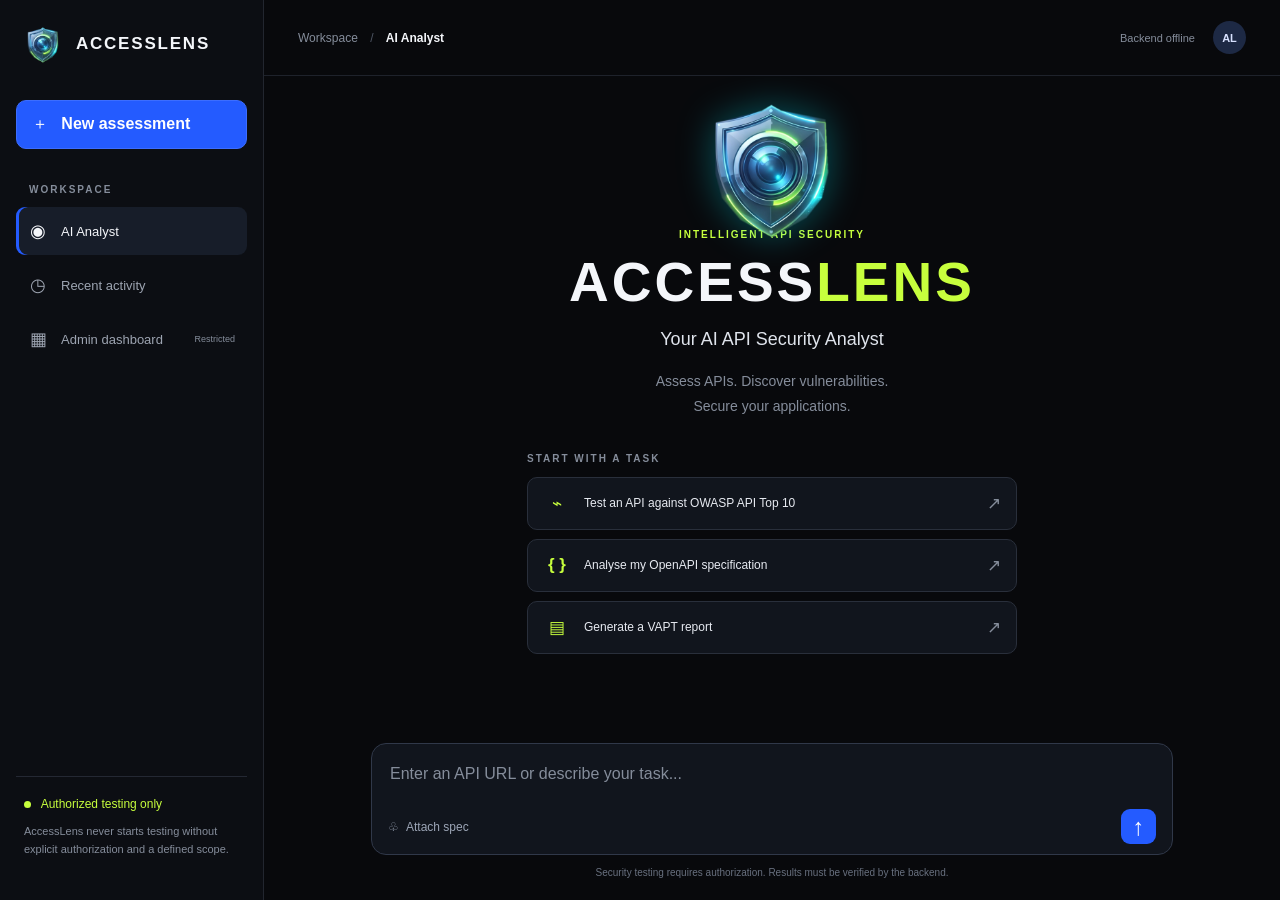
==== commit 27bd3352: "feat(branding): add AccessLens shield logo to main analyst app" ====
--- a/web/index.html
+++ b/web/index.html
@@ -1,17 +1,17 @@
-<!doctype html>
+﻿<!doctype html>
 <html lang="en">
 <head>
   <meta charset="utf-8" />
   <meta name="viewport" content="width=device-width, initial-scale=1" />
   <meta name="theme-color" content="#08090C" />
-  <title>AccessLens | Your AI API Security Analyst</title>
+  <title>AccessLens | Your AI API Security Analyst</title><link rel="icon" type="image/png" href="assets/accesslens-shield.png"><link rel="apple-touch-icon" href="assets/accesslens-shield.png">
   <link rel="stylesheet" href="css/styles.css" />
-  <script src="js/app.js" defer></script>
-</head>
+  <script src="js/config.js" defer></script><script src="js/api.js" defer></script><script src="js/app.js" defer></script>
+<style>.app-logo{height:38px;width:38px;object-fit:contain;vertical-align:middle;margin-right:8px}.hero-logo{width:min(120px,25vw);height:auto;object-fit:contain;filter:drop-shadow(0 0 18px #00efff55)}.hero-symbol:has(img){display:flex;justify-content:center;align-items:center;background:transparent;border:0}</style></head>
 <body>
   <div class="shell">
     <aside class="sidebar" id="sidebar">
-      <div class="side-top"><a href="#" class="brand" aria-label="AccessLens home"><span class="brand-mark">◈</span> ACCESSLENS</a><button class="icon-button mobile-close" id="close-sidebar" aria-label="Close menu">✕</button></div>
+      <div class="side-top"><a href="#" class="brand" aria-label="AccessLens home"><img src="assets/accesslens-shield.png" alt="" class="app-logo"> ACCESSLENS</a><button class="icon-button mobile-close" id="close-sidebar" aria-label="Close menu">✕</button></div>
       <button id="new-chat" class="new-chat">＋ &nbsp; New assessment</button>
       <div class="side-label">WORKSPACE</div>
       <nav class="side-nav" aria-label="Main navigation">
@@ -28,7 +28,7 @@
         <section id="chat-view" class="chat-view" aria-label="AI Analyst chat">
           <div class="conversation" id="conversation" aria-live="polite">
             <div class="welcome" id="welcome">
-              <div class="hero-symbol">◈</div>
+              <div class="hero-symbol"><img src="assets/accesslens-shield.png" alt="AccessLens shield logo" class="hero-logo"></div>
               <div class="eyebrow">INTELLIGENT API SECURITY</div>
               <h1>ACCESS<span>LENS</span></h1>
               <h2>Your AI API Security Analyst</h2>
@@ -50,3 +50,4 @@
   <div class="modal-backdrop" id="auth-modal" hidden><div class="modal" role="dialog" aria-modal="true" aria-labelledby="auth-title"><div class="modal-head"><div><div class="eyebrow">AUTHORIZATION REQUIRED</div><h2 id="auth-title">Confirm assessment scope</h2></div><button id="auth-close" class="icon-button" aria-label="Close">✕</button></div><p>Only test systems you own or are explicitly authorized to assess. No network scan will run from this form until the backend supports scope enforcement.</p><form id="auth-form"><label for="scope-url">API target URL</label><input type="url" id="scope-url" placeholder="https://api.example.com" required /><label for="scope-paths">Allowed paths (comma-separated)</label><input id="scope-paths" placeholder="/users, /vehicles" required /><label class="check-row"><input id="auth-check" type="checkbox" required /><span>I confirm I own this API or have explicit permission to test the target and specified paths.</span></label><div class="modal-actions"><button type="button" class="button-muted" id="auth-cancel">Cancel</button><button type="submit" class="button-primary">Confirm scope</button></div></form></div></div>
 </body>
 </html>
+
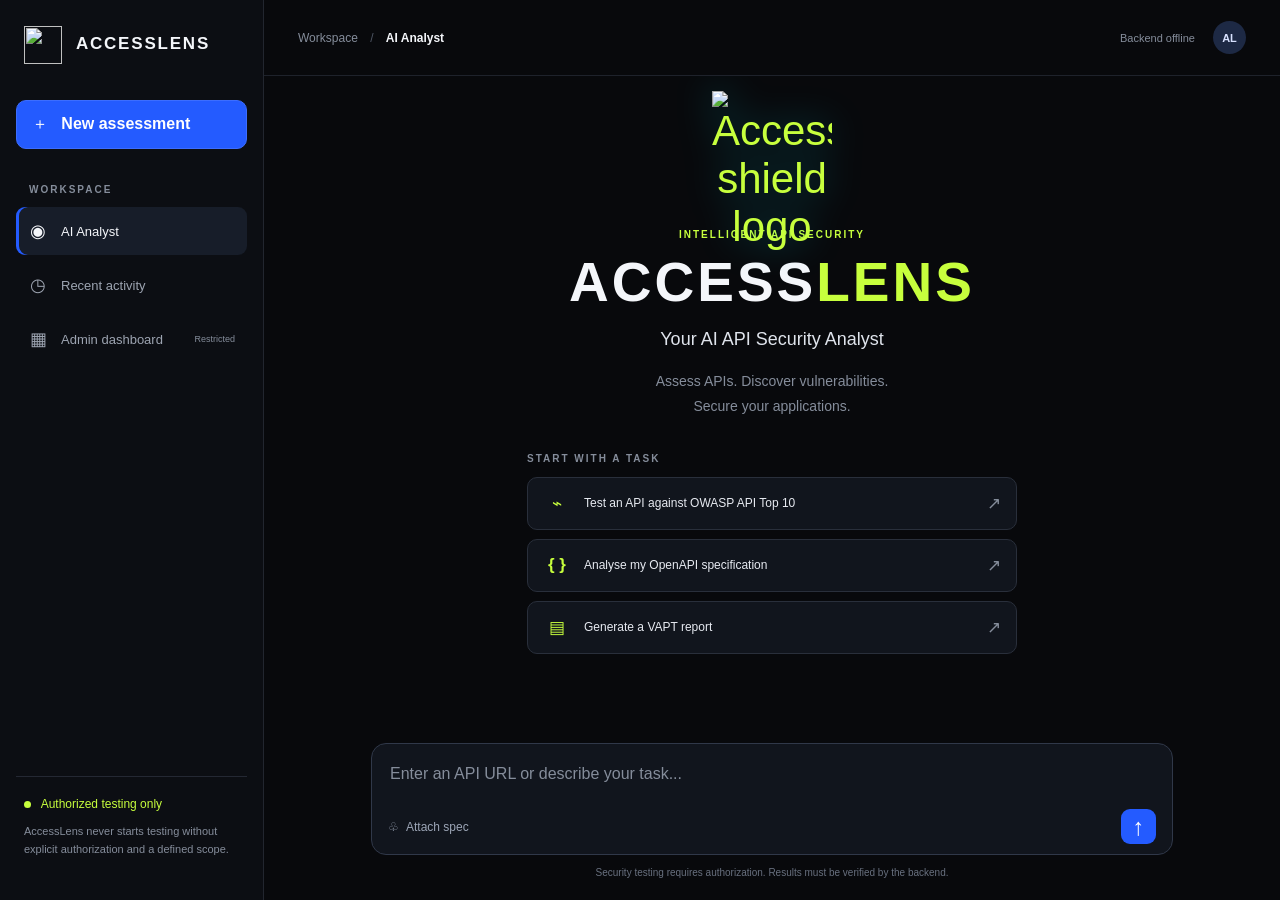
==== commit daf7e9db: "feat(branding): use uploaded shield logo across frontend" ====
--- a/web/index.html
+++ b/web/index.html
@@ -4,14 +4,14 @@
   <meta charset="utf-8" />
   <meta name="viewport" content="width=device-width, initial-scale=1" />
   <meta name="theme-color" content="#08090C" />
-  <title>AccessLens | Your AI API Security Analyst</title><link rel="icon" type="image/png" href="assets/accesslens-shield.png"><link rel="apple-touch-icon" href="assets/accesslens-shield.png">
+  <title>AccessLens | Your AI API Security Analyst</title><link rel="icon" type="image/png" href="assets/accesslens-logo.jpg"><link rel="apple-touch-icon" href="assets/accesslens-logo.jpg">
   <link rel="stylesheet" href="css/styles.css" />
   <script src="js/config.js" defer></script><script src="js/api.js" defer></script><script src="js/app.js" defer></script>
 <style>.app-logo{height:38px;width:38px;object-fit:contain;vertical-align:middle;margin-right:8px}.hero-logo{width:min(120px,25vw);height:auto;object-fit:contain;filter:drop-shadow(0 0 18px #00efff55)}.hero-symbol:has(img){display:flex;justify-content:center;align-items:center;background:transparent;border:0}</style></head>
 <body>
   <div class="shell">
     <aside class="sidebar" id="sidebar">
-      <div class="side-top"><a href="#" class="brand" aria-label="AccessLens home"><img src="assets/accesslens-shield.png" alt="" class="app-logo"> ACCESSLENS</a><button class="icon-button mobile-close" id="close-sidebar" aria-label="Close menu">✕</button></div>
+      <div class="side-top"><a href="#" class="brand" aria-label="AccessLens home"><img src="assets/accesslens-logo.jpg" alt="" class="app-logo"> ACCESSLENS</a><button class="icon-button mobile-close" id="close-sidebar" aria-label="Close menu">✕</button></div>
       <button id="new-chat" class="new-chat">＋ &nbsp; New assessment</button>
       <div class="side-label">WORKSPACE</div>
       <nav class="side-nav" aria-label="Main navigation">
@@ -28,7 +28,7 @@
         <section id="chat-view" class="chat-view" aria-label="AI Analyst chat">
           <div class="conversation" id="conversation" aria-live="polite">
             <div class="welcome" id="welcome">
-              <div class="hero-symbol"><img src="assets/accesslens-shield.png" alt="AccessLens shield logo" class="hero-logo"></div>
+              <div class="hero-symbol"><img src="assets/accesslens-logo.jpg" alt="AccessLens shield logo" class="hero-logo"></div>
               <div class="eyebrow">INTELLIGENT API SECURITY</div>
               <h1>ACCESS<span>LENS</span></h1>
               <h2>Your AI API Security Analyst</h2>
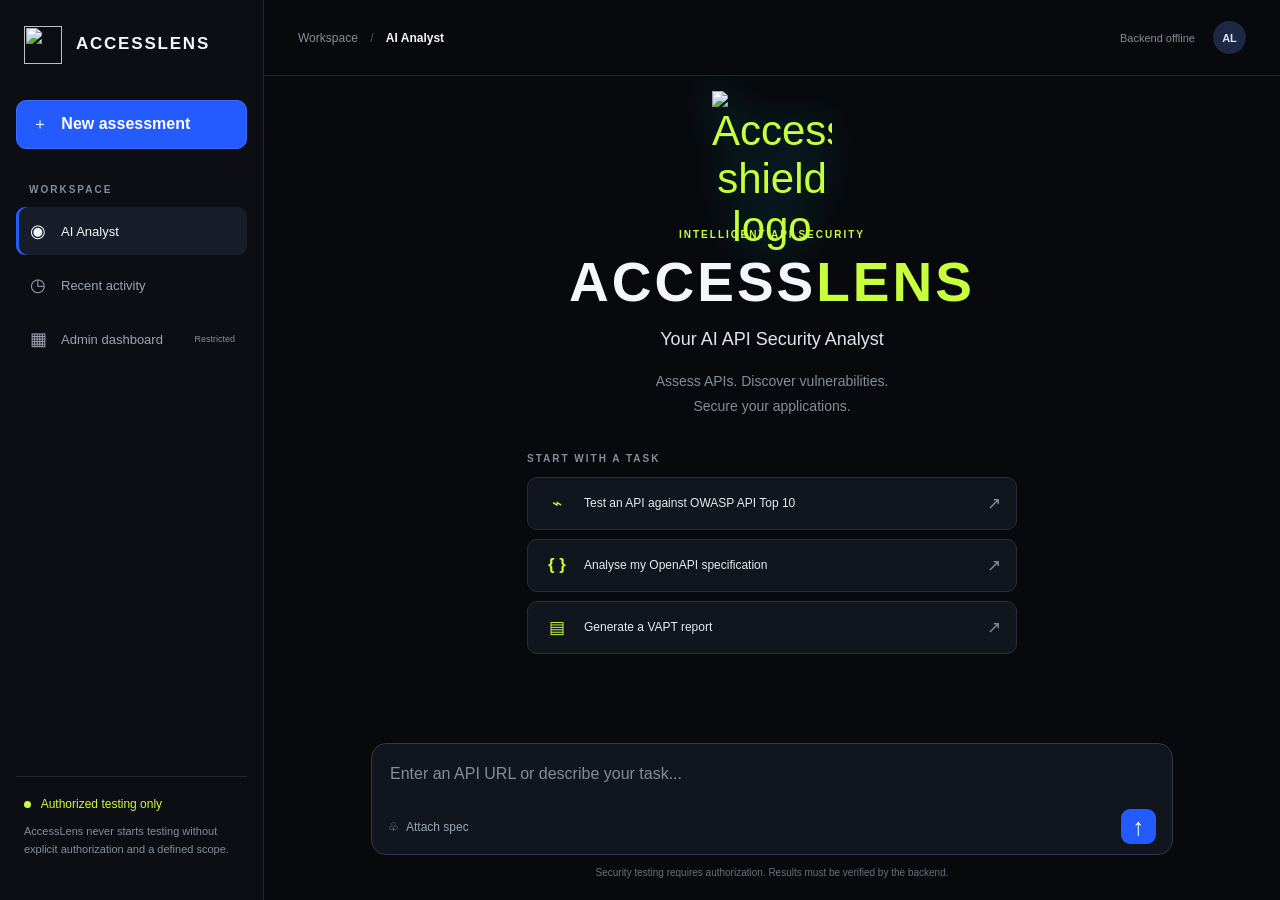
==== commit 1daf8b8e: "brand: use consistent PNG shield logo throughout AccessLens pages" ====
--- a/web/index.html
+++ b/web/index.html
@@ -4,14 +4,14 @@
   <meta charset="utf-8" />
   <meta name="viewport" content="width=device-width, initial-scale=1" />
   <meta name="theme-color" content="#08090C" />
-  <title>AccessLens | Your AI API Security Analyst</title><link rel="icon" type="image/png" href="assets/accesslens-logo.jpg"><link rel="apple-touch-icon" href="assets/accesslens-logo.jpg">
+  <title>AccessLens | Your AI API Security Analyst</title><link rel="icon" type="image/png" href="assets/accesslens-logo.png"><link rel="apple-touch-icon" href="assets/accesslens-logo.png">
   <link rel="stylesheet" href="css/styles.css" />
   <script src="js/config.js" defer></script><script src="js/api.js" defer></script><script src="js/app.js" defer></script>
 <style>.app-logo{height:38px;width:38px;object-fit:contain;vertical-align:middle;margin-right:8px}.hero-logo{width:min(120px,25vw);height:auto;object-fit:contain;filter:drop-shadow(0 0 18px #00efff55)}.hero-symbol:has(img){display:flex;justify-content:center;align-items:center;background:transparent;border:0}</style></head>
 <body>
   <div class="shell">
     <aside class="sidebar" id="sidebar">
-      <div class="side-top"><a href="#" class="brand" aria-label="AccessLens home"><img src="assets/accesslens-logo.jpg" alt="" class="app-logo"> ACCESSLENS</a><button class="icon-button mobile-close" id="close-sidebar" aria-label="Close menu">✕</button></div>
+      <div class="side-top"><a href="#" class="brand" aria-label="AccessLens home"><img src="assets/accesslens-logo.png" alt="" class="app-logo"> ACCESSLENS</a><button class="icon-button mobile-close" id="close-sidebar" aria-label="Close menu">✕</button></div>
       <button id="new-chat" class="new-chat">＋ &nbsp; New assessment</button>
       <div class="side-label">WORKSPACE</div>
       <nav class="side-nav" aria-label="Main navigation">
@@ -28,7 +28,7 @@
         <section id="chat-view" class="chat-view" aria-label="AI Analyst chat">
           <div class="conversation" id="conversation" aria-live="polite">
             <div class="welcome" id="welcome">
-              <div class="hero-symbol"><img src="assets/accesslens-logo.jpg" alt="AccessLens shield logo" class="hero-logo"></div>
+              <div class="hero-symbol"><img src="assets/accesslens-logo.png" alt="AccessLens shield logo" class="hero-logo"></div>
               <div class="eyebrow">INTELLIGENT API SECURITY</div>
               <h1>ACCESS<span>LENS</span></h1>
               <h2>Your AI API Security Analyst</h2>
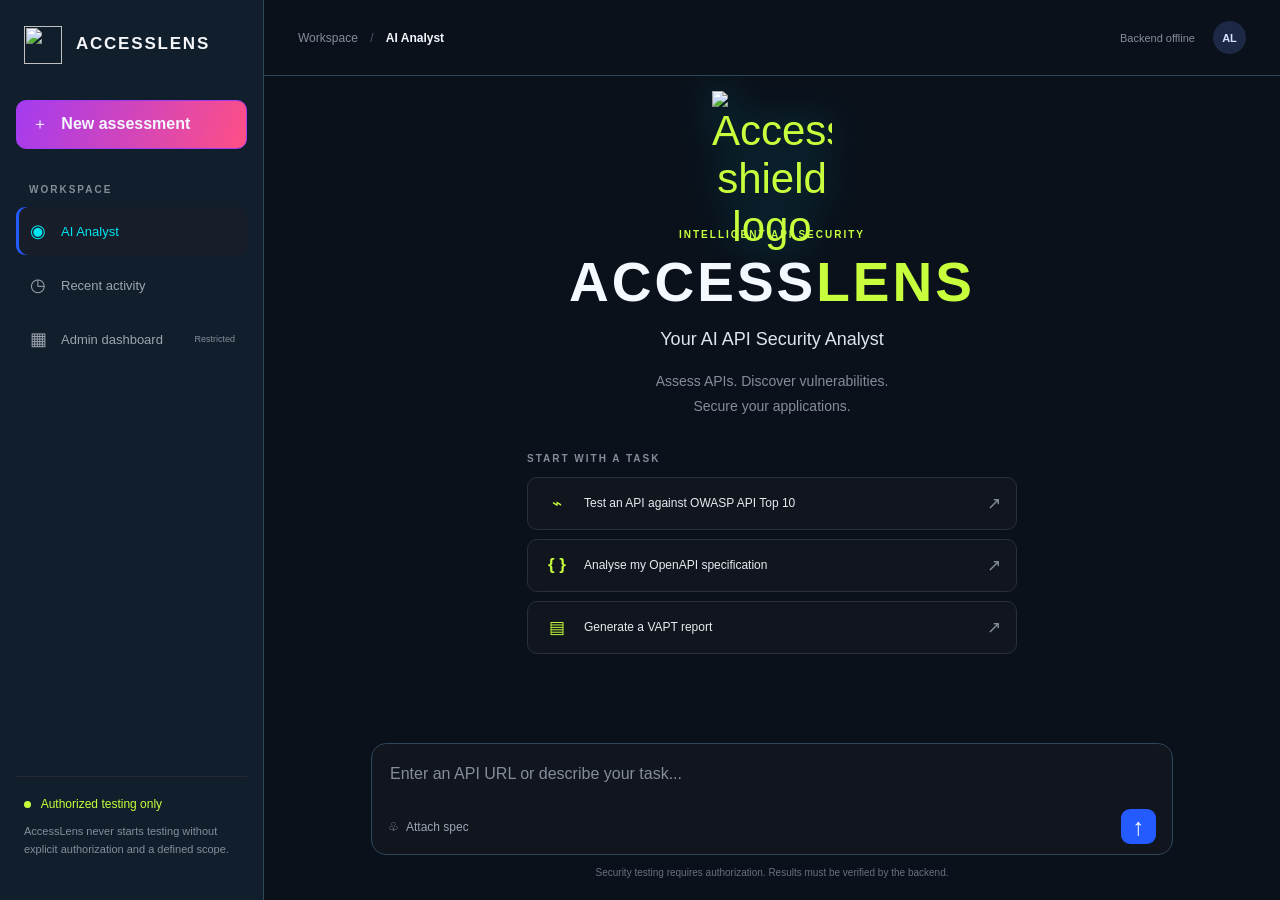
==== commit ded8bacc: "Apply shared cyberpunk palette to web/index.html" ====
--- a/web/index.html
+++ b/web/index.html
@@ -7,7 +7,7 @@
   <title>AccessLens | Your AI API Security Analyst</title><link rel="icon" type="image/png" href="assets/accesslens-logo.png"><link rel="apple-touch-icon" href="assets/accesslens-logo.png">
   <link rel="stylesheet" href="css/styles.css" />
   <script src="js/config.js" defer></script><script src="js/api.js" defer></script><script src="js/app.js" defer></script>
-<style>.app-logo{height:38px;width:38px;object-fit:contain;vertical-align:middle;margin-right:8px}.hero-logo{width:min(120px,25vw);height:auto;object-fit:contain;filter:drop-shadow(0 0 18px #00efff55)}.hero-symbol:has(img){display:flex;justify-content:center;align-items:center;background:transparent;border:0}</style></head>
+<style>.app-logo{height:38px;width:38px;object-fit:contain;vertical-align:middle;margin-right:8px}.hero-logo{width:min(120px,25vw);height:auto;object-fit:contain;filter:drop-shadow(0 0 18px #00efff55)}.hero-symbol:has(img){display:flex;justify-content:center;align-items:center;background:transparent;border:0}</style><link rel="stylesheet" href="css/accesslens-palette.css?v=unified-20261031"></head>
 <body>
   <div class="shell">
     <aside class="sidebar" id="sidebar">
--- a/web/css/accesslens-palette.css
+++ b/web/css/accesslens-palette.css
@@ -0,0 +1,24 @@
+/* AccessLens shared cyberpunk palette — consistent across all frontend screens. */
+:root{--bg:#0A111B;--side:#111F2C;--card:#152635;--panel:#102D39;--cyan:#00E5F2;--lime:#B5FF42;--purple:#A43BF0;--pink:#FF4F85;--amber:#FFB65C;--success:#72FF9B;--text:#F4F8FF;--muted:#92B4CA;--line:#2C4859;color-scheme:dark}
+html,body{background:var(--bg);color:var(--text)}
+body{background-color:var(--bg)}
+.sidebar,.rail{background-color:var(--side);border-color:var(--line)}
+.workspace,.main,.content,.main-content{background-color:var(--bg)}
+.topbar,.cyber-top,.top,.header{border-color:var(--line)}
+.brand span,.logo .lime,.lime,.eyebrow,.label,.section-label,.rail-label,.micro{color:var(--cyan)}
+.nav.selected,.nav.active,.nav-link.selected,.nav-link.active,.rail .active{color:var(--cyan)}
+.new,.new-chat{background:linear-gradient(110deg,var(--purple),var(--pink));color:var(--text);border-color:var(--purple)}
+.new:hover,.new-chat:hover{filter:brightness(1.12)}
+button:focus-visible,a:focus-visible,input:focus-visible,textarea:focus-visible,select:focus-visible{outline:2px solid var(--cyan);outline-offset:3px}
+a:hover{color:var(--cyan)}
+.stat,.panel,.live-panel,.message.assistant,.composer,.chat-panel{border-color:var(--line)}
+.live-panel{background:var(--card)}
+.live-link,.live-metrics strong,.live-table th{color:var(--cyan)}
+.live-btn{background:var(--lime);color:var(--bg)}
+.live-btn:hover{filter:brightness(1.08)}
+.live-status{border-color:var(--line)}
+.live-muted{color:var(--muted)}
+.live-warning{color:var(--amber)}
+.live-empty{color:var(--muted)}
+.preview-banner{background:var(--panel);color:var(--lime);border-color:var(--line)}
+::selection{background:#00E5F255;color:var(--text)}
